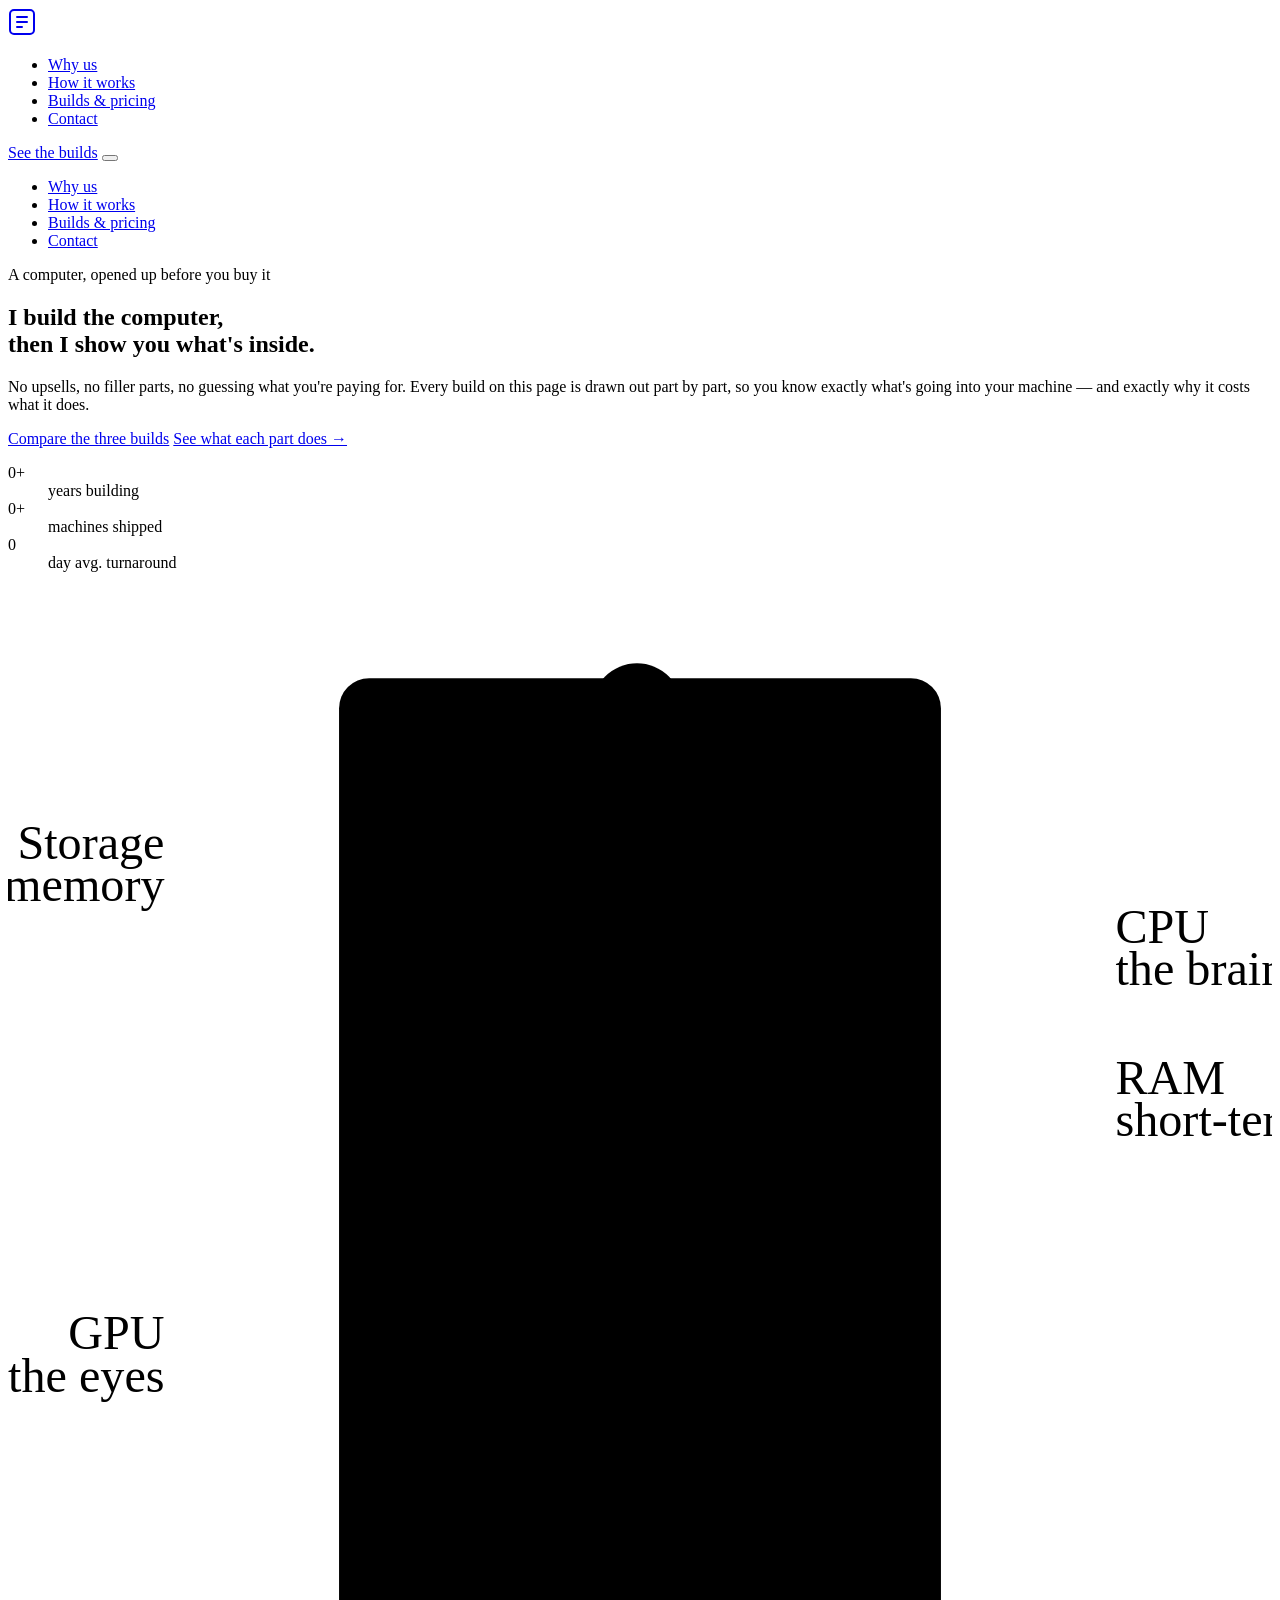
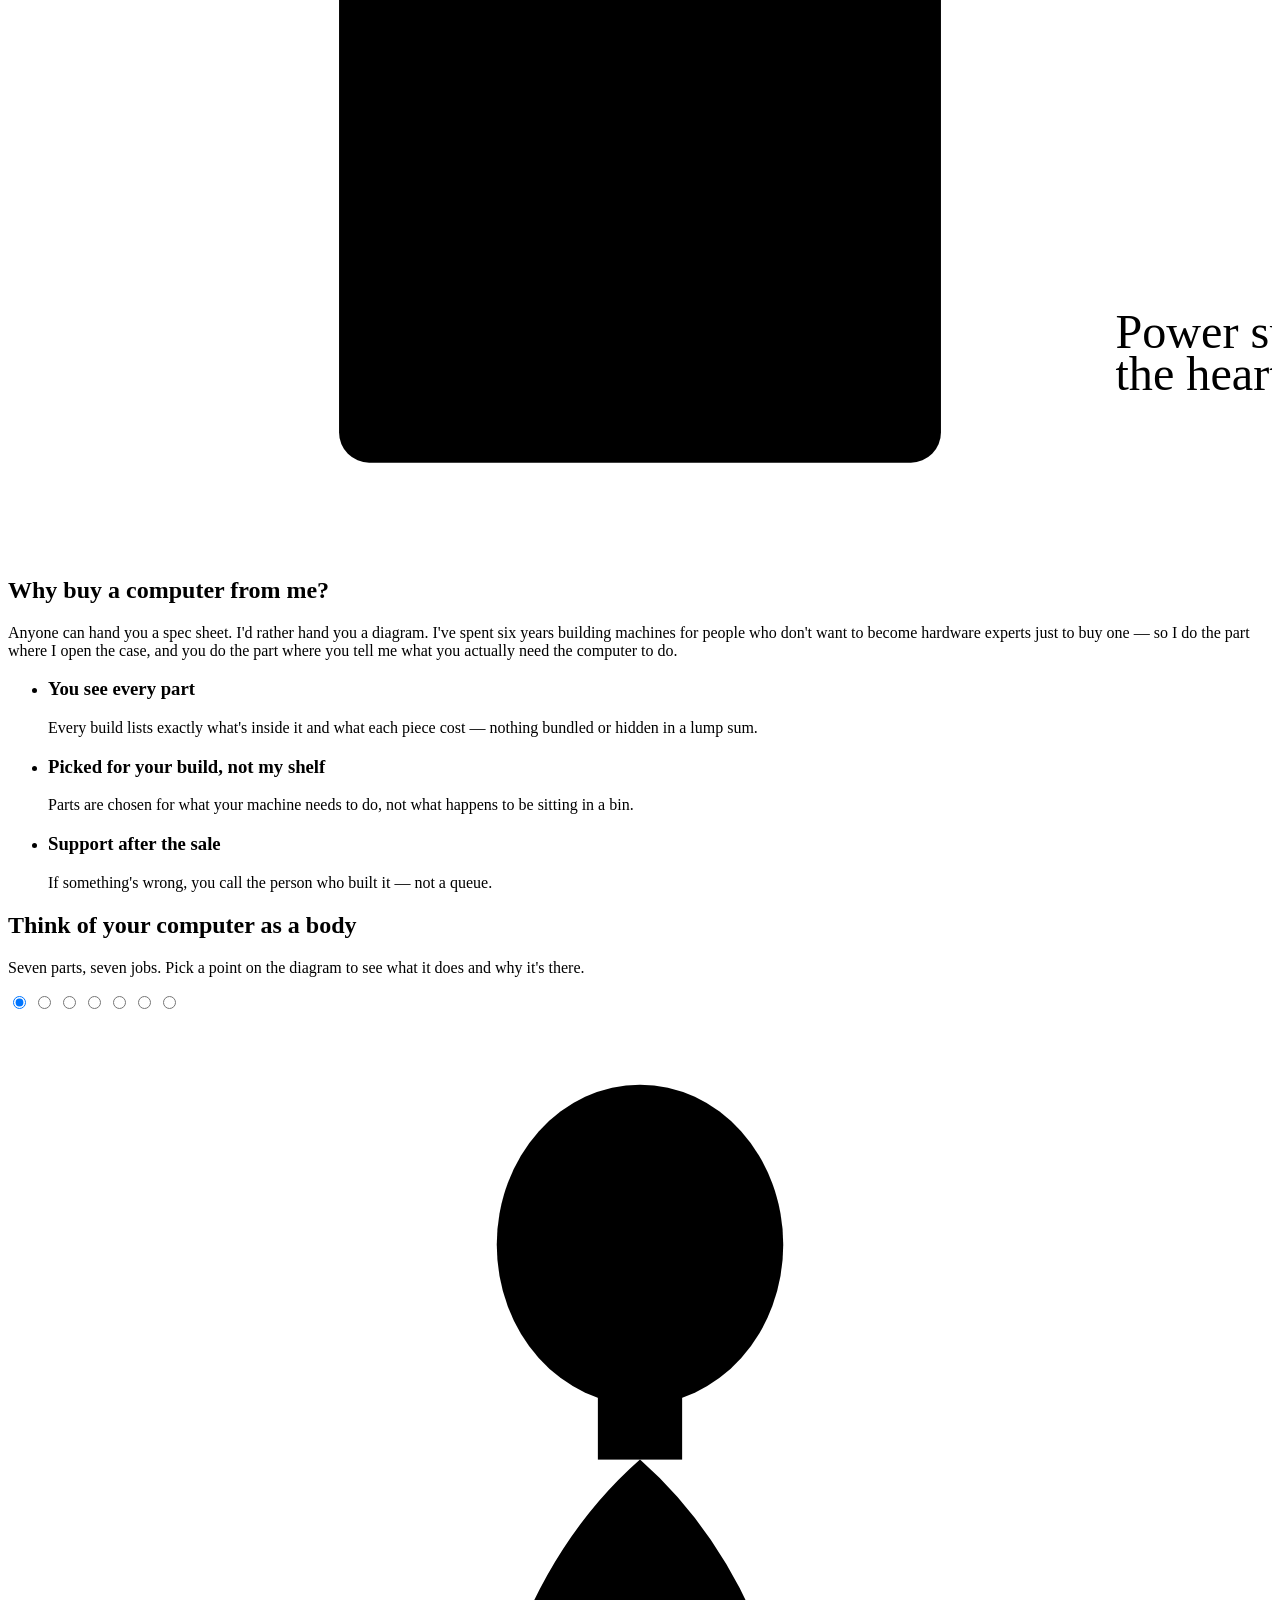
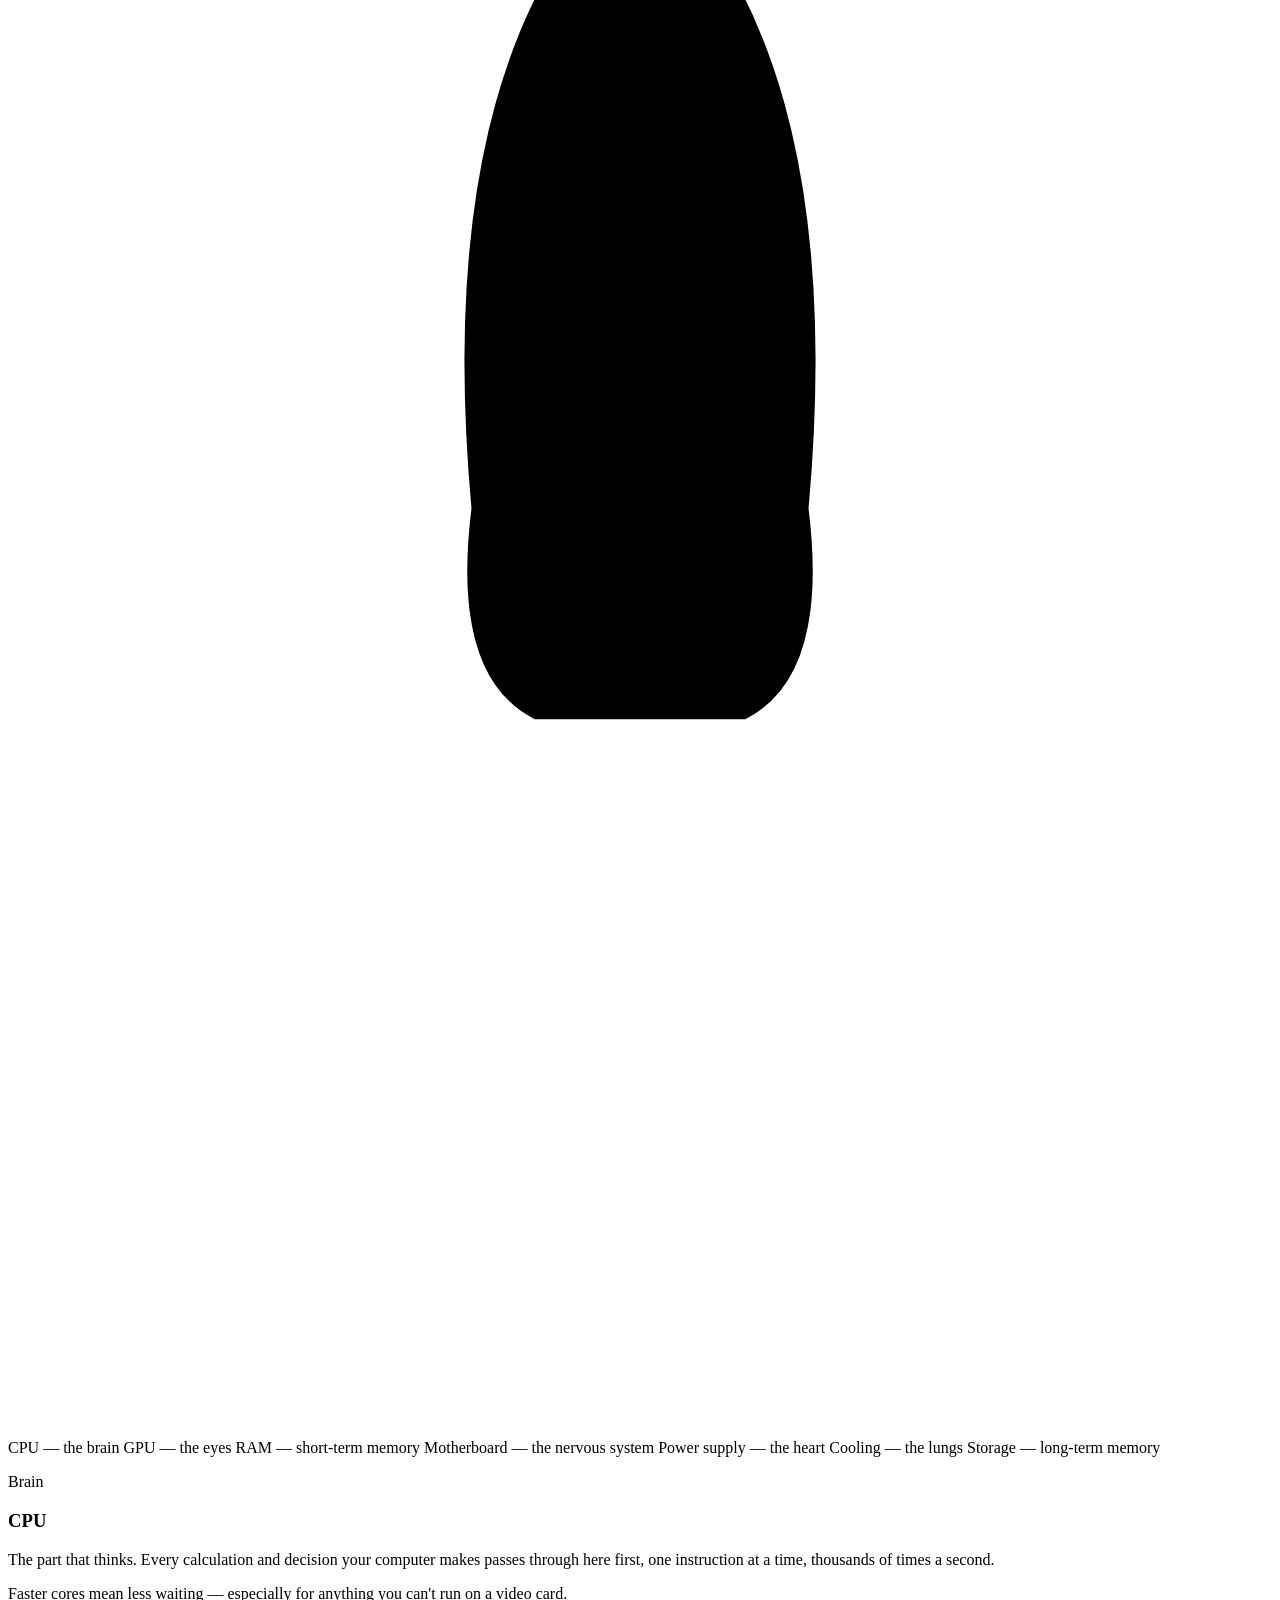
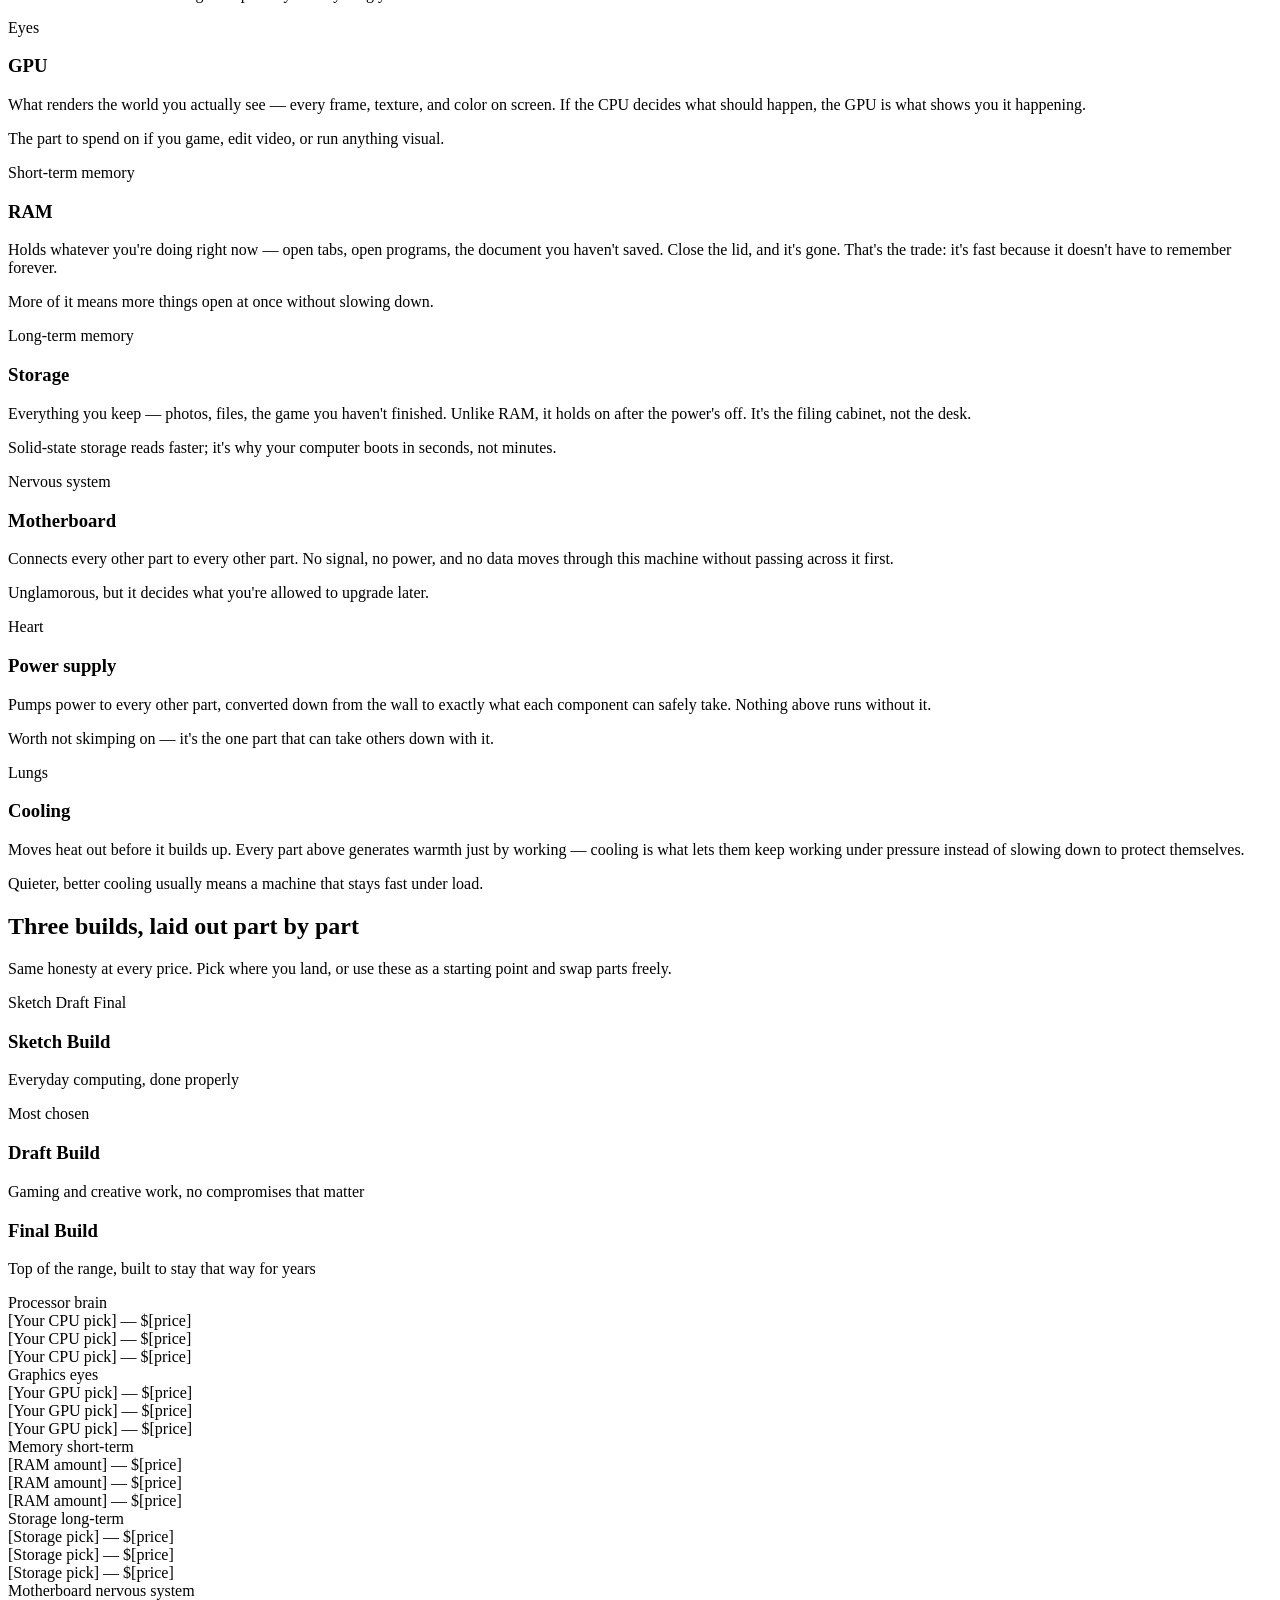
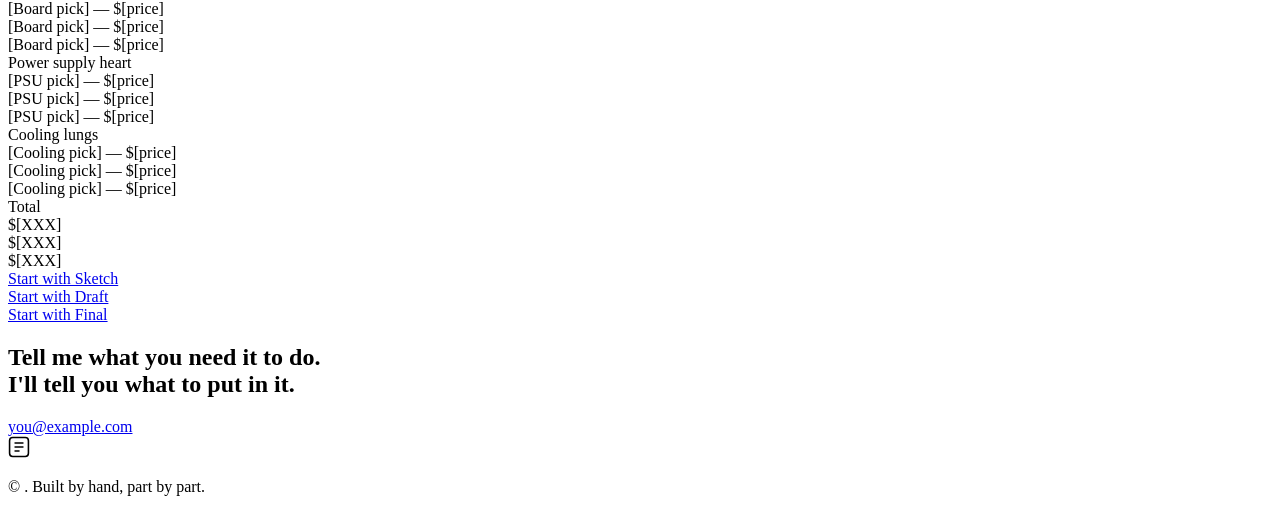
==== index.html @ 54deb8f9 "Add files via upload" ====
<!DOCTYPE html>
<html lang="en">
<head>
<meta charset="UTF-8">
<meta name="viewport" content="width=device-width, initial-scale=1.0">
<title>Blueprint Builds — Custom PCs, Explained Before You Buy</title>
<meta name="description" content="Custom-built computers, explained part by part. See what's inside, why it matters, and what it costs — before you spend a cent.">

<link rel="preconnect" href="https://fonts.googleapis.com">
<link rel="preconnect" href="https://fonts.gstatic.com" crossorigin>
<link href="https://fonts.googleapis.com/css2?family=Space+Grotesk:wght@400;500;600;700&family=IBM+Plex+Sans:wght@400;500;600&family=IBM+Plex+Mono:wght@400;500;600&display=swap" rel="stylesheet">

<link rel="stylesheet" href="css/style.css">
</head>
<body>

<!-- ================= NAV ================= -->
<header class="site-header">
  <nav class="nav" aria-label="Primary">
    <a href="#top" class="nav-mark" aria-label="Blueprint Builds home">
      <svg width="28" height="28" viewBox="0 0 28 28" fill="none" aria-hidden="true">
        <rect x="2" y="2" width="24" height="24" rx="4" stroke="currentColor" stroke-width="2"/>
        <path d="M9 9H19M9 14H19M9 19H14" stroke="currentColor" stroke-width="2" stroke-linecap="round"/>
      </svg>
      <span><!-- EDIT: your business name --></span>
    </a>
    <ul class="nav-links">
      <li><a href="#why">Why us</a></li>
      <li><a href="#anatomy">How it works</a></li>
      <li><a href="#builds">Builds &amp; pricing</a></li>
      <li><a href="#contact">Contact</a></li>
    </ul>
    <a href="#builds" class="btn btn-ghost nav-cta">See the builds</a>
    <button class="nav-toggle" id="navToggle" aria-expanded="false" aria-controls="navLinksMobile" aria-label="Open menu">
      <span></span><span></span><span></span>
    </button>
  </nav>
  <ul class="nav-links-mobile" id="navLinksMobile">
    <li><a href="#why">Why us</a></li>
    <li><a href="#anatomy">How it works</a></li>
    <li><a href="#builds">Builds &amp; pricing</a></li>
    <li><a href="#contact">Contact</a></li>
  </ul>
</header>

<main id="top">

  <!-- ================= HERO ================= -->
  <section class="hero" id="hero">
    <div class="hero-copy">
      <p class="hero-kicker">A computer, opened up before you buy it</p>
      <h1>I build the computer,<br>then I show you what's inside.</h1>
      <p class="hero-sub">
        <!-- EDIT: your intro pitch --> No upsells, no filler parts, no guessing what you're paying for.
        Every build on this page is drawn out part by part, so you know exactly what's going into your machine —
        and exactly why it costs what it does.
      </p>
      <div class="hero-actions">
        <a href="#builds" class="btn btn-primary">Compare the three builds</a>
        <a href="#anatomy" class="btn btn-text">See what each part does →</a>
      </div>
      <dl class="hero-stats">
        <div><dt><!-- EDIT --><span class="stat-num" data-count="6">0</span>+</dt><dd>years building</dd></div>
        <div><dt><!-- EDIT --><span class="stat-num" data-count="300">0</span>+</dt><dd>machines shipped</dd></div>
        <div><dt><!-- EDIT --><span class="stat-num" data-count="2">0</span></dt><dd>day avg. turnaround</dd></div>
      </dl>
    </div>

    <div class="hero-diagram" aria-hidden="true">
      <svg viewBox="0 0 420 520" class="tower-svg">
        <!-- case -->
        <rect x="110" y="30" width="200" height="460" rx="10" class="case-outline"/>
        <circle cx="290" cy="52" r="5" class="case-detail"/>
        <line x1="130" y1="52" x2="230" y2="52" class="case-detail"/>

        <!-- motherboard -->
        <rect x="128" y="64" width="164" height="240" class="board-outline"/>

        <!-- storage : long-term memory -->
        <g class="hw-group">
          <rect x="140" y="76" width="34" height="20" class="hw-block"/>
          <path d="M174 86 H 60" class="leader" style="--d:1"/>
          <text x="52" y="90" class="leader-label" text-anchor="end">Storage</text>
          <text x="52" y="104" class="leader-sub" text-anchor="end">long-term memory</text>
        </g>

        <!-- cpu : brain -->
        <g class="hw-group">
          <rect x="195" y="100" width="42" height="42" class="hw-block hw-block-accent"/>
          <path d="M237 121 H 360" class="leader" style="--d:2"/>
          <text x="368" y="118" class="leader-label">CPU</text>
          <text x="368" y="132" class="leader-sub">the brain</text>
        </g>

        <!-- ram : short-term memory -->
        <g class="hw-group">
          <rect x="248" y="96" width="9" height="66" class="hw-block"/>
          <rect x="262" y="96" width="9" height="66" class="hw-block"/>
          <path d="M271 116 H 360" class="leader" style="--d:3"/>
          <text x="368" y="168" class="leader-label">RAM</text>
          <text x="368" y="182" class="leader-sub">short-term memory</text>
        </g>

        <!-- gpu : eyes -->
        <g class="hw-group">
          <rect x="140" y="238" width="152" height="38" class="hw-block hw-block-accent"/>
          <path d="M140 257 H 60" class="leader" style="--d:4"/>
          <text x="52" y="253" class="leader-label" text-anchor="end">GPU</text>
          <text x="52" y="267" class="leader-sub" text-anchor="end">the eyes</text>
        </g>

        <!-- psu : heart -->
        <g class="hw-group">
          <rect x="128" y="432" width="164" height="46" class="hw-block"/>
          <path d="M292 455 H 360" class="leader" style="--d:5"/>
          <text x="368" y="452" class="leader-label">Power supply</text>
          <text x="368" y="466" class="leader-sub">the heart</text>
        </g>

        <!-- cooling : lungs -->
        <g class="hw-group">
          <circle cx="209" cy="40" r="15" class="hw-block-ring"/>
          <circle cx="209" cy="40" r="4" class="hw-block-ring-dot"/>
          <path d="M209 25 V -18" class="leader leader-up" style="--d:6"/>
          <text x="209" y="-24" class="leader-label" text-anchor="middle">Cooling — the lungs</text>
        </g>
      </svg>
    </div>
  </section>

  <!-- ================= WHY US ================= -->
  <section class="why" id="why">
    <div class="why-intro">
      <h2>Why buy a computer from me?</h2>
      <p><!-- EDIT: your founder story / value prop -->
        Anyone can hand you a spec sheet. I'd rather hand you a diagram. I've spent
        <!-- EDIT: years --> six years building machines for people who don't want to become
        hardware experts just to buy one — so I do the part where I open the case, and you do the part
        where you tell me what you actually need the computer to do.
      </p>
    </div>
    <ul class="why-grid">
      <li>
        <h3>You see every part</h3>
        <p>Every build lists exactly what's inside it and what each piece cost — nothing bundled or hidden in a lump sum.</p>
      </li>
      <li>
        <h3>Picked for your build, not my shelf</h3>
        <p>Parts are chosen for what your machine needs to do, not what happens to be sitting in a bin.</p>
      </li>
      <li>
        <h3>Support after the sale</h3>
        <p><!-- EDIT: your support terms -->If something's wrong, you call the person who built it — not a queue.</p>
      </li>
    </ul>
  </section>

  <!-- ================= ANATOMY / ANALOGY ================= -->
  <section class="anatomy" id="anatomy">
    <div class="anatomy-intro">
      <h2>Think of your computer as a body</h2>
      <p>Seven parts, seven jobs. Pick a point on the diagram to see what it does and why it's there.</p>
    </div>

    <div class="anatomy-diagram">
      <!-- radio-driven, no JS required -->
      <input type="radio" name="organ" id="organ-cpu" class="organ-input" checked>
      <input type="radio" name="organ" id="organ-gpu" class="organ-input">
      <input type="radio" name="organ" id="organ-ram" class="organ-input">
      <input type="radio" name="organ" id="organ-storage" class="organ-input">
      <input type="radio" name="organ" id="organ-mobo" class="organ-input">
      <input type="radio" name="organ" id="organ-psu" class="organ-input">
      <input type="radio" name="organ" id="organ-cooling" class="organ-input">

      <div class="anatomy-figure">
        <svg viewBox="0 0 300 480" aria-hidden="true">
          <ellipse cx="150" cy="55" rx="34" ry="38" class="figure-line"/>
          <rect x="140" y="90" width="20" height="16" class="figure-line"/>
          <path d="M110 260 Q100 150 150 106 Q200 150 190 260 Q195 300 175 310 L125 310 Q105 300 110 260 Z" class="figure-line"/>
          <path d="M110 150 L55 230 M190 150 L245 230" class="figure-line"/>
          <path d="M128 310 L118 460 M172 310 L182 460" class="figure-line"/>
          <line x1="150" y1="106" x2="150" y2="305" class="figure-spine"/>
        </svg>

        <label for="organ-cpu" class="hotspot hotspot-cpu" style="top:14%; left:50%;">
          <span class="sr-only">CPU — the brain</span>
        </label>
        <label for="organ-gpu" class="hotspot hotspot-gpu" style="top:12%; left:61%;">
          <span class="sr-only">GPU — the eyes</span>
        </label>
        <label for="organ-ram" class="hotspot hotspot-ram" style="top:12%; left:39%;">
          <span class="sr-only">RAM — short-term memory</span>
        </label>
        <label for="organ-mobo" class="hotspot hotspot-mobo" style="top:44%; left:50%;">
          <span class="sr-only">Motherboard — the nervous system</span>
        </label>
        <label for="organ-psu" class="hotspot hotspot-psu" style="top:30%; left:44%;">
          <span class="sr-only">Power supply — the heart</span>
        </label>
        <label for="organ-cooling" class="hotspot hotspot-cooling" style="top:30%; left:60%;">
          <span class="sr-only">Cooling — the lungs</span>
        </label>
        <label for="organ-storage" class="hotspot hotspot-storage" style="top:58%; left:66%;">
          <span class="sr-only">Storage — long-term memory</span>
        </label>
      </div>

      <div class="panels">
        <div class="panel panel-cpu">
          <p class="panel-eyebrow">Brain</p>
          <h3>CPU</h3>
          <p>The part that thinks. Every calculation and decision your computer makes passes through here first, one instruction at a time, thousands of times a second.</p>
          <p class="panel-spec"><!-- EDIT: default spec note -->Faster cores mean less waiting — especially for anything you can't run on a video card.</p>
        </div>
        <div class="panel panel-gpu">
          <p class="panel-eyebrow">Eyes</p>
          <h3>GPU</h3>
          <p>What renders the world you actually see — every frame, texture, and color on screen. If the CPU decides what should happen, the GPU is what shows you it happening.</p>
          <p class="panel-spec"><!-- EDIT -->The part to spend on if you game, edit video, or run anything visual.</p>
        </div>
        <div class="panel panel-ram">
          <p class="panel-eyebrow">Short-term memory</p>
          <h3>RAM</h3>
          <p>Holds whatever you're doing right now — open tabs, open programs, the document you haven't saved. Close the lid, and it's gone. That's the trade: it's fast because it doesn't have to remember forever.</p>
          <p class="panel-spec"><!-- EDIT -->More of it means more things open at once without slowing down.</p>
        </div>
        <div class="panel panel-storage">
          <p class="panel-eyebrow">Long-term memory</p>
          <h3>Storage</h3>
          <p>Everything you keep — photos, files, the game you haven't finished. Unlike RAM, it holds on after the power's off. It's the filing cabinet, not the desk.</p>
          <p class="panel-spec"><!-- EDIT -->Solid-state storage reads faster; it's why your computer boots in seconds, not minutes.</p>
        </div>
        <div class="panel panel-mobo">
          <p class="panel-eyebrow">Nervous system</p>
          <h3>Motherboard</h3>
          <p>Connects every other part to every other part. No signal, no power, and no data moves through this machine without passing across it first.</p>
          <p class="panel-spec"><!-- EDIT -->Unglamorous, but it decides what you're allowed to upgrade later.</p>
        </div>
        <div class="panel panel-psu">
          <p class="panel-eyebrow">Heart</p>
          <h3>Power supply</h3>
          <p>Pumps power to every other part, converted down from the wall to exactly what each component can safely take. Nothing above runs without it.</p>
          <p class="panel-spec"><!-- EDIT -->Worth not skimping on — it's the one part that can take others down with it.</p>
        </div>
        <div class="panel panel-cooling">
          <p class="panel-eyebrow">Lungs</p>
          <h3>Cooling</h3>
          <p>Moves heat out before it builds up. Every part above generates warmth just by working — cooling is what lets them keep working under pressure instead of slowing down to protect themselves.</p>
          <p class="panel-spec"><!-- EDIT -->Quieter, better cooling usually means a machine that stays fast under load.</p>
        </div>
      </div>
    </div>
  </section>

  <!-- ================= BUILDS / PRICING ================= -->
  <section class="builds" id="builds">
    <div class="builds-intro">
      <h2>Three builds, laid out part by part</h2>
      <p>Same honesty at every price. Pick where you land, or use these as a starting point and swap parts freely.</p>
    </div>

    <div class="stages" aria-hidden="true">
      <span class="stage">Sketch</span>
      <span class="stage-line"></span>
      <span class="stage">Draft</span>
      <span class="stage-line"></span>
      <span class="stage">Final</span>
    </div>

    <div class="compare" role="table" aria-label="Comparison of three computer builds">

      <div class="compare-row compare-head" role="row">
        <div class="compare-cell compare-label" role="columnheader"></div>
        <div class="compare-cell compare-tier" role="columnheader">
          <h3>Sketch Build</h3>
          <p>Everyday computing, done properly</p>
        </div>
        <div class="compare-cell compare-tier compare-tier-featured" role="columnheader">
          <span class="tier-badge">Most chosen</span>
          <h3>Draft Build</h3>
          <p>Gaming and creative work, no compromises that matter</p>
        </div>
        <div class="compare-cell compare-tier" role="columnheader">
          <h3>Final Build</h3>
          <p>Top of the range, built to stay that way for years</p>
        </div>
      </div>

      <div class="compare-row" role="row" data-label="Processor">
        <div class="compare-cell compare-label" role="rowheader">Processor <span>brain</span></div>
        <div class="compare-cell" role="cell" data-label="Processor"><!-- EDIT: CPU + price -->[Your CPU pick] — $[price]</div>
        <div class="compare-cell" role="cell" data-label="Processor"><!-- EDIT -->[Your CPU pick] — $[price]</div>
        <div class="compare-cell" role="cell" data-label="Processor"><!-- EDIT -->[Your CPU pick] — $[price]</div>
      </div>

      <div class="compare-row" role="row">
        <div class="compare-cell compare-label" role="rowheader">Graphics <span>eyes</span></div>
        <div class="compare-cell" role="cell" data-label="Graphics"><!-- EDIT -->[Your GPU pick] — $[price]</div>
        <div class="compare-cell" role="cell" data-label="Graphics"><!-- EDIT -->[Your GPU pick] — $[price]</div>
        <div class="compare-cell" role="cell" data-label="Graphics"><!-- EDIT -->[Your GPU pick] — $[price]</div>
      </div>

      <div class="compare-row" role="row">
        <div class="compare-cell compare-label" role="rowheader">Memory <span>short-term</span></div>
        <div class="compare-cell" role="cell" data-label="Memory"><!-- EDIT -->[RAM amount] — $[price]</div>
        <div class="compare-cell" role="cell" data-label="Memory"><!-- EDIT -->[RAM amount] — $[price]</div>
        <div class="compare-cell" role="cell" data-label="Memory"><!-- EDIT -->[RAM amount] — $[price]</div>
      </div>

      <div class="compare-row" role="row">
        <div class="compare-cell compare-label" role="rowheader">Storage <span>long-term</span></div>
        <div class="compare-cell" role="cell" data-label="Storage"><!-- EDIT -->[Storage pick] — $[price]</div>
        <div class="compare-cell" role="cell" data-label="Storage"><!-- EDIT -->[Storage pick] — $[price]</div>
        <div class="compare-cell" role="cell" data-label="Storage"><!-- EDIT -->[Storage pick] — $[price]</div>
      </div>

      <div class="compare-row" role="row">
        <div class="compare-cell compare-label" role="rowheader">Motherboard <span>nervous system</span></div>
        <div class="compare-cell" role="cell" data-label="Motherboard"><!-- EDIT -->[Board pick] — $[price]</div>
        <div class="compare-cell" role="cell" data-label="Motherboard"><!-- EDIT -->[Board pick] — $[price]</div>
        <div class="compare-cell" role="cell" data-label="Motherboard"><!-- EDIT -->[Board pick] — $[price]</div>
      </div>

      <div class="compare-row" role="row">
        <div class="compare-cell compare-label" role="rowheader">Power supply <span>heart</span></div>
        <div class="compare-cell" role="cell" data-label="Power supply"><!-- EDIT -->[PSU pick] — $[price]</div>
        <div class="compare-cell" role="cell" data-label="Power supply"><!-- EDIT -->[PSU pick] — $[price]</div>
        <div class="compare-cell" role="cell" data-label="Power supply"><!-- EDIT -->[PSU pick] — $[price]</div>
      </div>

      <div class="compare-row" role="row">
        <div class="compare-cell compare-label" role="rowheader">Cooling <span>lungs</span></div>
        <div class="compare-cell" role="cell" data-label="Cooling"><!-- EDIT -->[Cooling pick] — $[price]</div>
        <div class="compare-cell" role="cell" data-label="Cooling"><!-- EDIT -->[Cooling pick] — $[price]</div>
        <div class="compare-cell" role="cell" data-label="Cooling"><!-- EDIT -->[Cooling pick] — $[price]</div>
      </div>

      <div class="compare-row compare-total" role="row">
        <div class="compare-cell compare-label" role="rowheader">Total</div>
        <div class="compare-cell" role="cell" data-label="Total"><span class="price"><!-- EDIT -->$[XXX]</span></div>
        <div class="compare-cell" role="cell" data-label="Total"><span class="price"><!-- EDIT -->$[XXX]</span></div>
        <div class="compare-cell" role="cell" data-label="Total"><span class="price"><!-- EDIT -->$[XXX]</span></div>
      </div>

      <div class="compare-row compare-cta" role="row">
        <div class="compare-cell compare-label" role="cell"></div>
        <div class="compare-cell" role="cell"><a href="#contact" class="btn btn-outline">Start with Sketch</a></div>
        <div class="compare-cell" role="cell"><a href="#contact" class="btn btn-primary">Start with Draft</a></div>
        <div class="compare-cell" role="cell"><a href="#contact" class="btn btn-outline">Start with Final</a></div>
      </div>

    </div>
  </section>

  <!-- ================= CONTACT / FOOTER ================= -->
  <section class="cta-band" id="contact">
    <h2>Tell me what you need it to do.<br>I'll tell you what to put in it.</h2>
    <a href="mailto:you@example.com" class="btn btn-primary btn-large"><!-- EDIT: your email -->you@example.com</a>
  </section>
</main>

<footer class="site-footer">
  <div class="footer-mark">
    <svg width="22" height="22" viewBox="0 0 28 28" fill="none" aria-hidden="true">
      <rect x="2" y="2" width="24" height="24" rx="4" stroke="currentColor" stroke-width="2"/>
      <path d="M9 9H19M9 14H19M9 19H14" stroke="currentColor" stroke-width="2" stroke-linecap="round"/>
    </svg>
    <span><!-- EDIT: your business name --></span>
  </div>
  <p>&copy; <span id="year"></span> <!-- EDIT: your name / business -->. Built by hand, part by part.</p>
</footer>

<script src="js/main.js"></script>
</body>
</html>
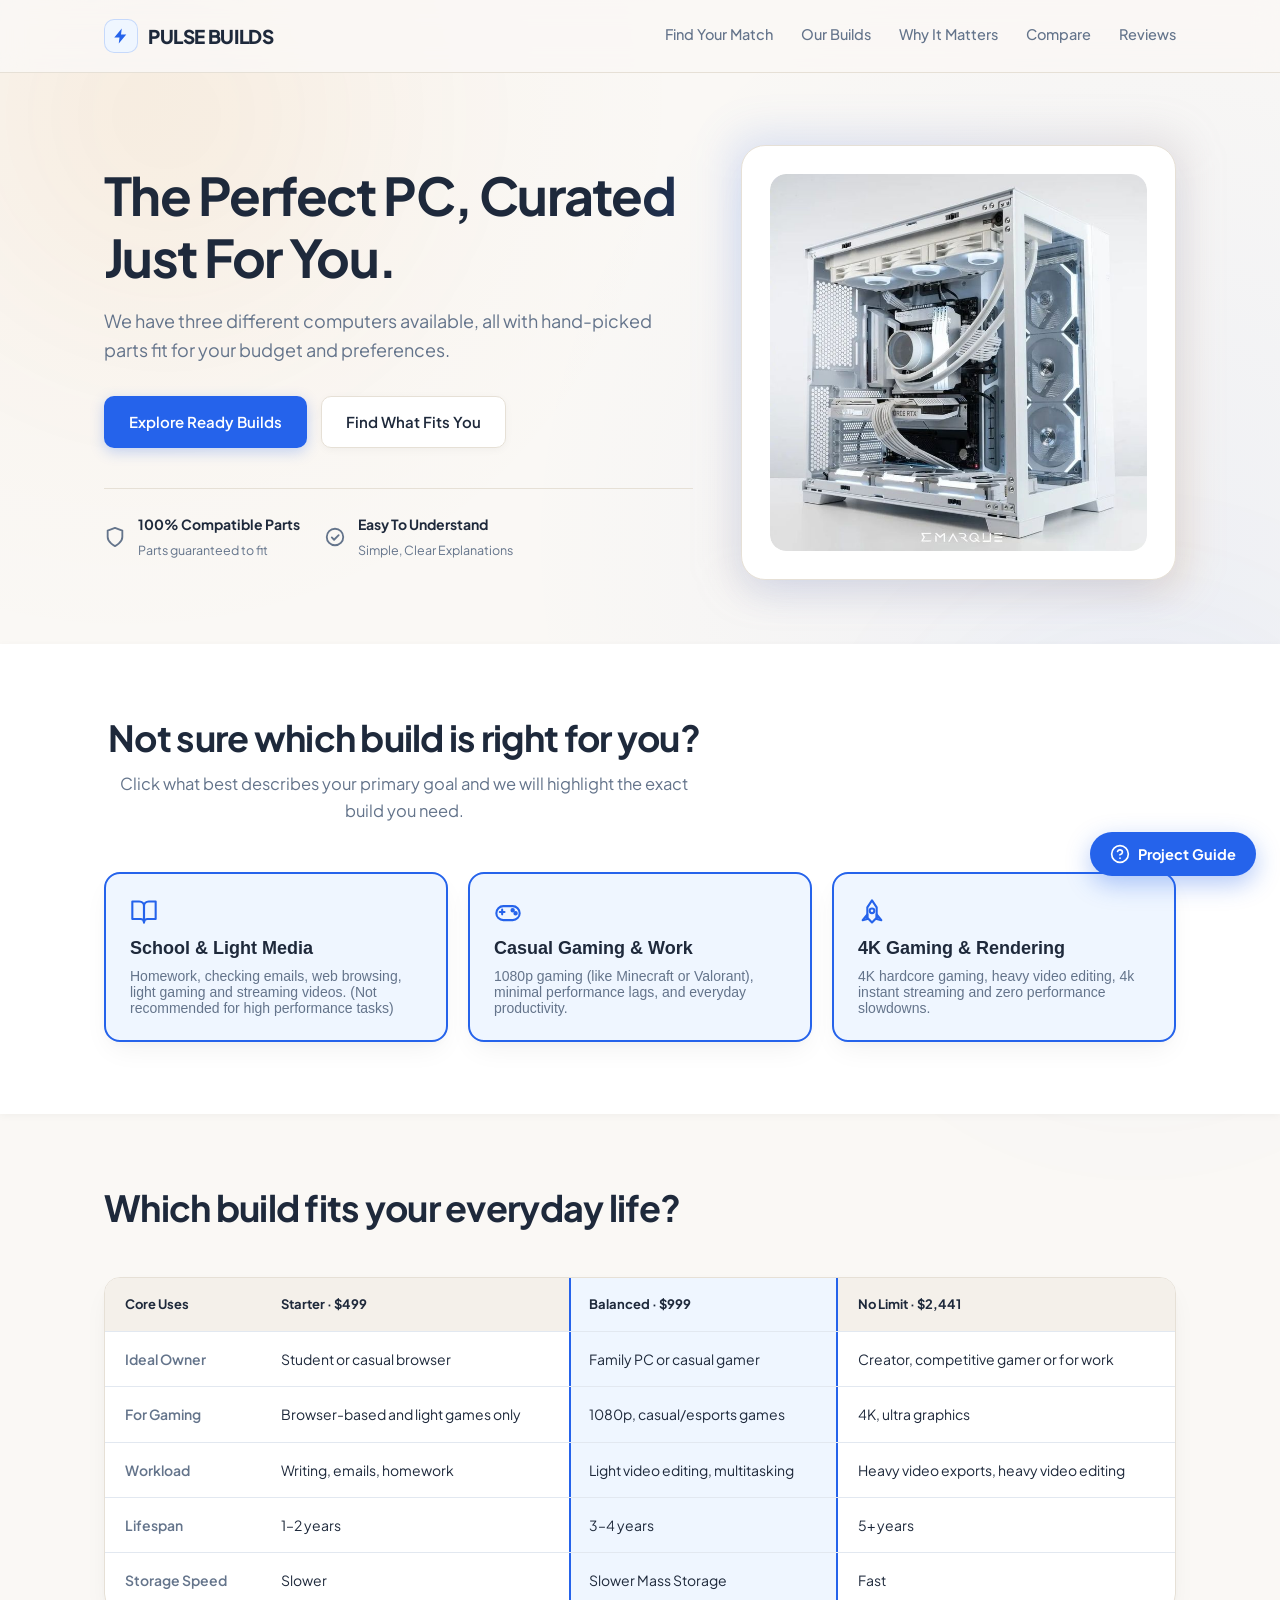
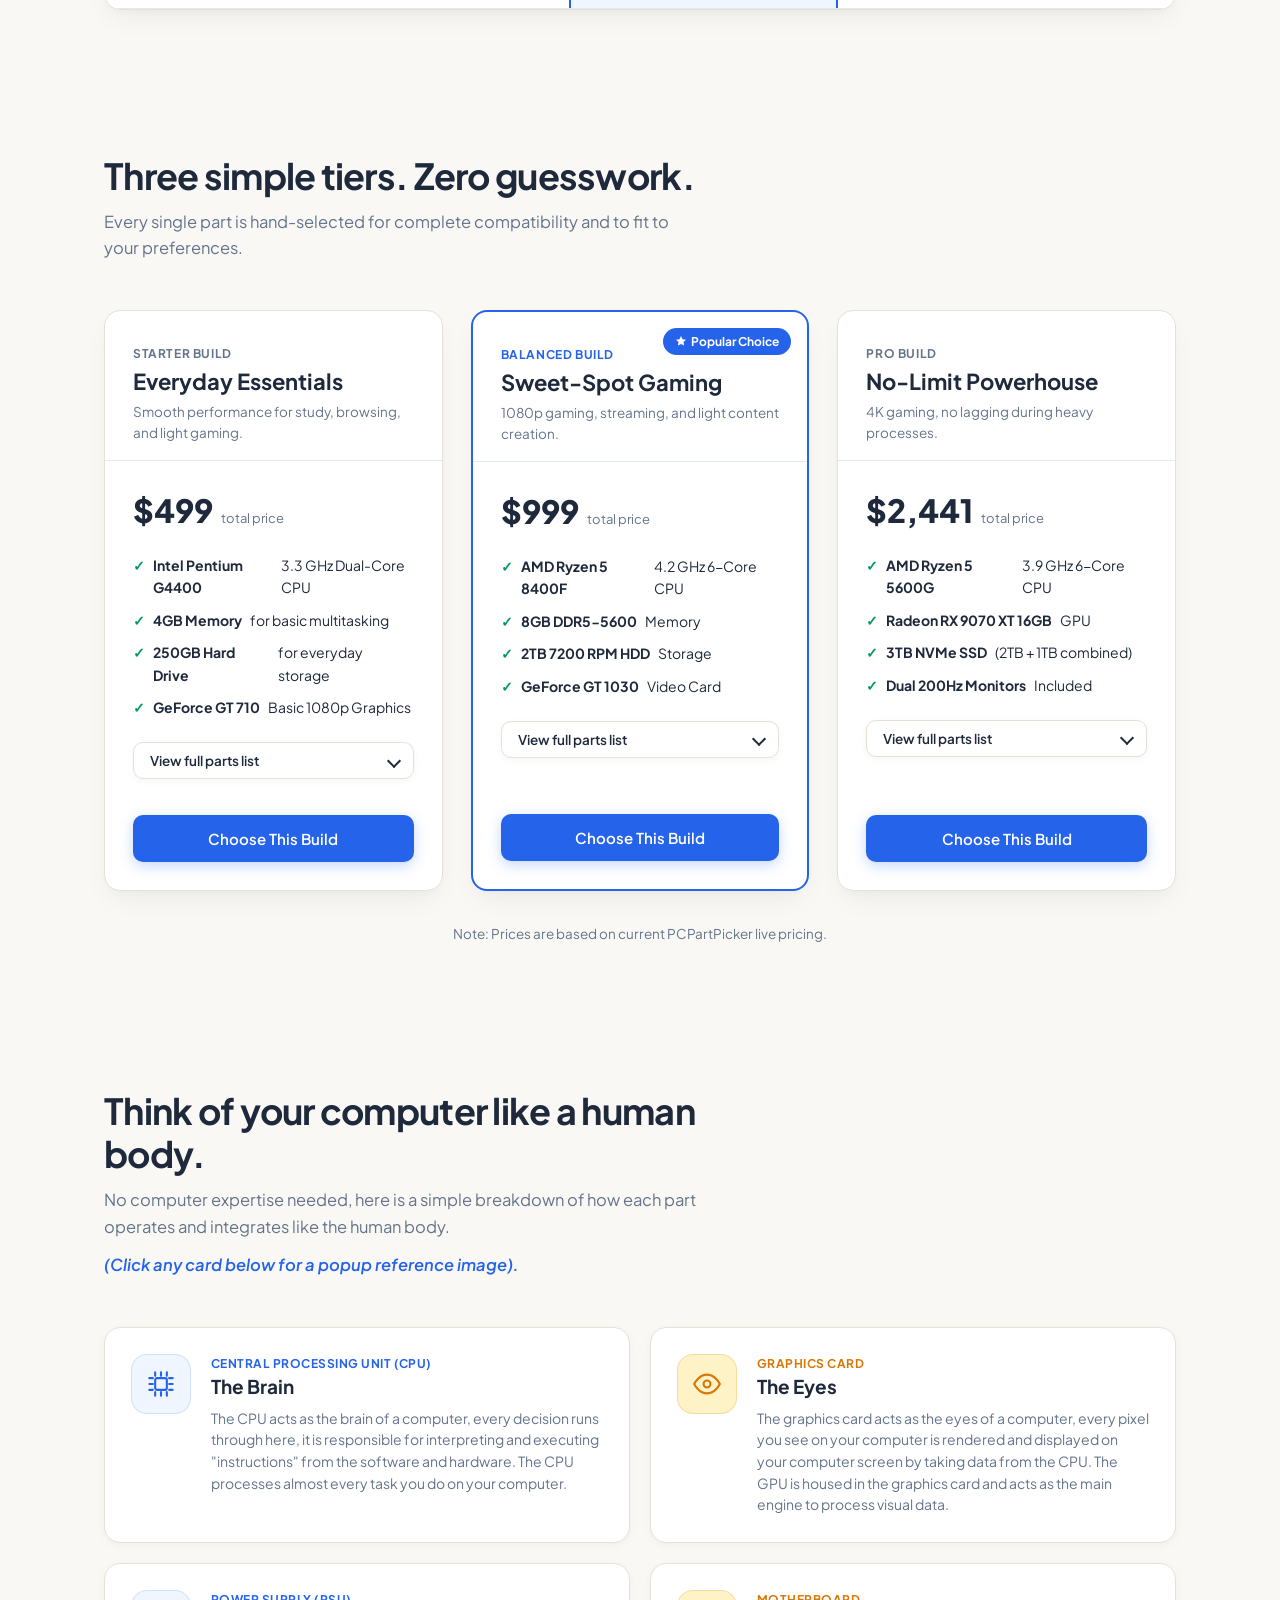
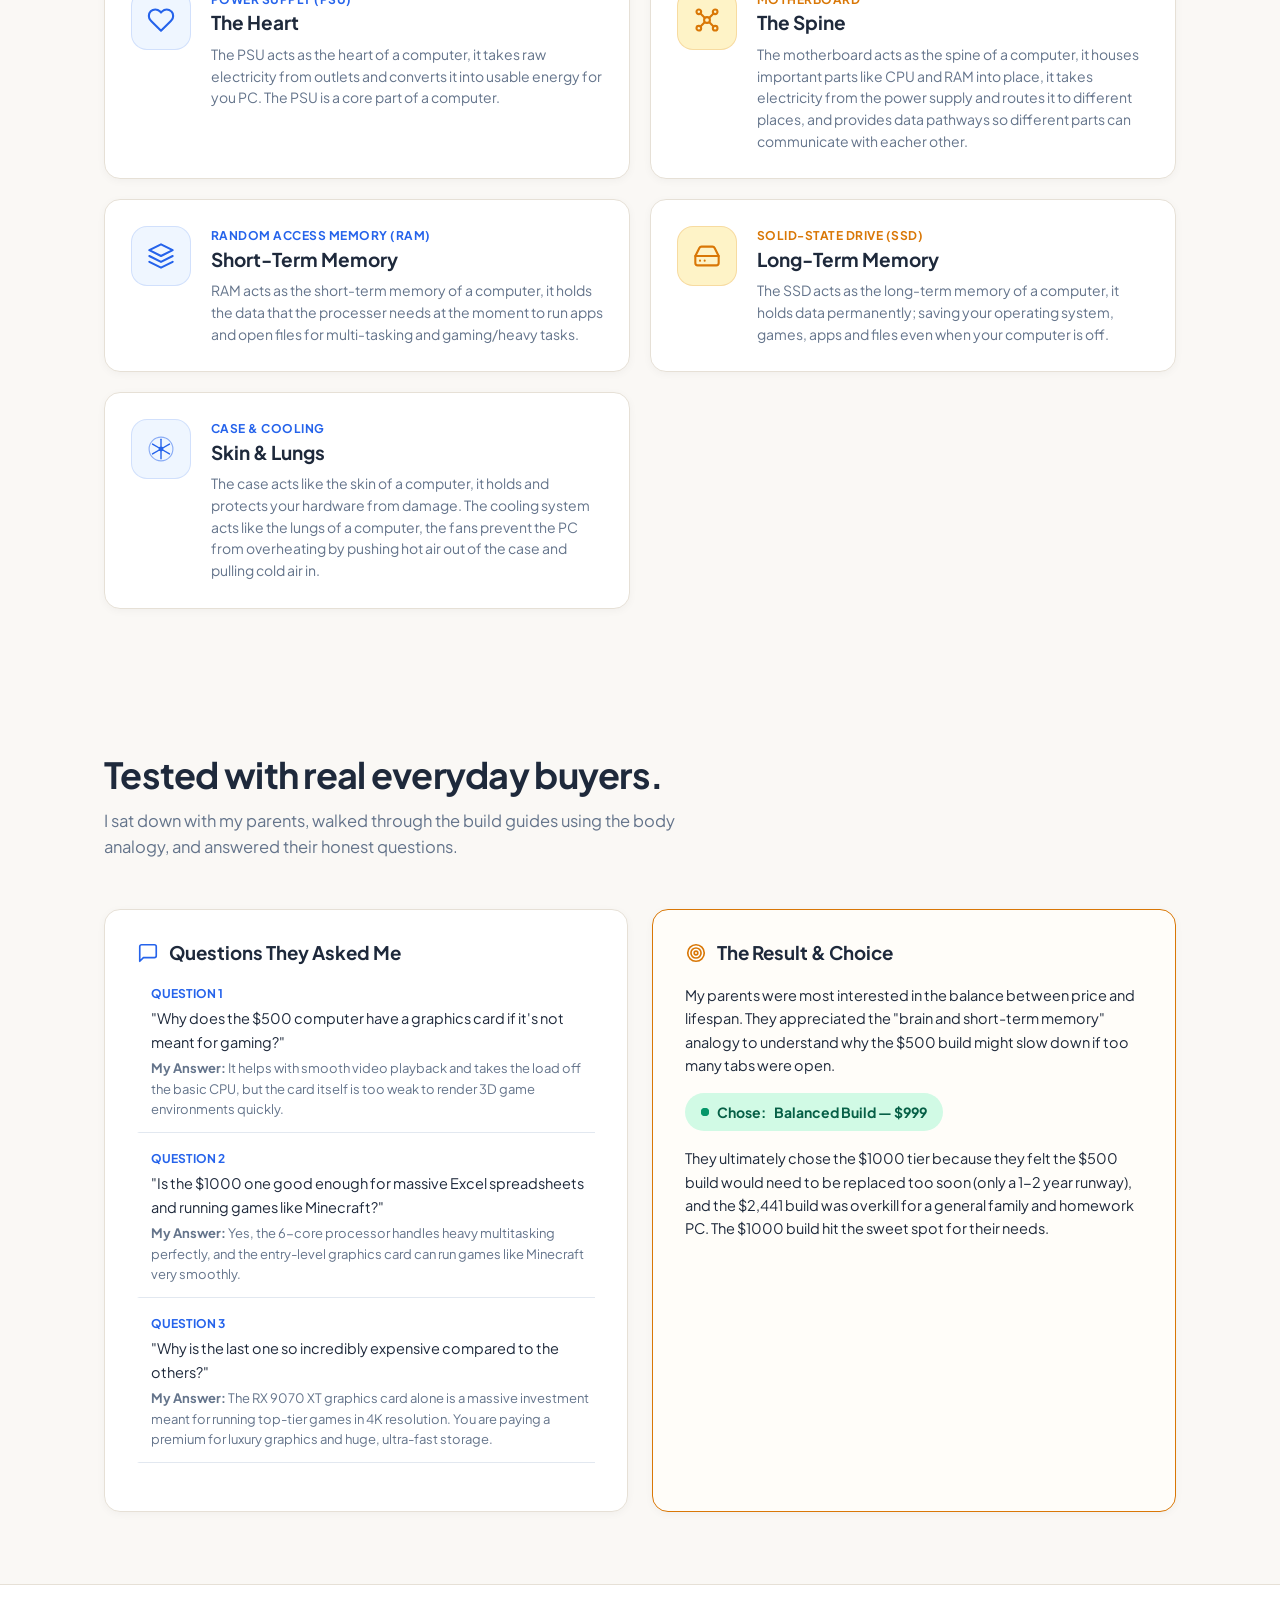
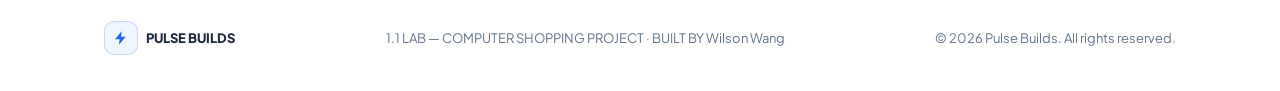
==== commit 28283942: "Add files via upload" ====
--- a/index.html
+++ b/index.html
@@ -3,373 +3,530 @@
 <head>
 <meta charset="UTF-8">
 <meta name="viewport" content="width=device-width, initial-scale=1.0">
-<title>Blueprint Builds — Custom PCs, Explained Before You Buy</title>
-<meta name="description" content="Custom-built computers, explained part by part. See what's inside, why it matters, and what it costs — before you spend a cent.">
-
+<title>PULSE BUILDS — Custom PCs Made Simple & Stress-Free</title>
+<meta name="description" content="Custom computer builds at three clear price points. 100% compatibility guaranteed, zero jargon.">
 <link rel="preconnect" href="https://fonts.googleapis.com">
-<link rel="preconnect" href="https://fonts.gstatic.com" crossorigin>
-<link href="https://fonts.googleapis.com/css2?family=Space+Grotesk:wght@400;500;600;700&family=IBM+Plex+Sans:wght@400;500;600&family=IBM+Plex+Mono:wght@400;500;600&display=swap" rel="stylesheet">
-
-<link rel="stylesheet" href="css/style.css">
+<link href="https://fonts.googleapis.com/css2?family=Plus+Jakarta+Sans:wght@400;500;600;700;800&family=IBM+Plex+Mono:wght@500;600&display=swap" rel="stylesheet">
+<link rel="stylesheet" href="style.css">
 </head>
 <body>
 
-<!-- ================= NAV ================= -->
-<header class="site-header">
-  <nav class="nav" aria-label="Primary">
-    <a href="#top" class="nav-mark" aria-label="Blueprint Builds home">
-      <svg width="28" height="28" viewBox="0 0 28 28" fill="none" aria-hidden="true">
-        <rect x="2" y="2" width="24" height="24" rx="4" stroke="currentColor" stroke-width="2"/>
-        <path d="M9 9H19M9 14H19M9 19H14" stroke="currentColor" stroke-width="2" stroke-linecap="round"/>
-      </svg>
-      <span><!-- EDIT: your business name --></span>
+<div id="scroll-progress" aria-hidden="true"></div>
+<a class="skip-link" href="#main">Skip to main content</a>
+
+<header id="site-header">
+  <nav class="wrap nav">
+    <a href="#top" class="brand">
+      <span class="brand-badge" aria-hidden="true"><svg width="18" height="18" viewBox="0 0 24 24" fill="currentColor"><path d="M13 2 3 14h7l-1 8 10-12h-7l1-8z"/></svg></span>
+      <span>PULSE BUILDS</span>
     </a>
-    <ul class="nav-links">
-      <li><a href="#why">Why us</a></li>
-      <li><a href="#anatomy">How it works</a></li>
-      <li><a href="#builds">Builds &amp; pricing</a></li>
-      <li><a href="#contact">Contact</a></li>
-    </ul>
-    <a href="#builds" class="btn btn-ghost nav-cta">See the builds</a>
-    <button class="nav-toggle" id="navToggle" aria-expanded="false" aria-controls="navLinksMobile" aria-label="Open menu">
+    <button id="nav-toggle" class="nav-toggle" aria-label="Open navigation menu" aria-expanded="false" aria-controls="nav-links">
       <span></span><span></span><span></span>
     </button>
+    <div id="nav-links" class="nav-links">
+      <a href="#finder">Find Your Match</a>
+      <a href="#builds">Our Builds</a>
+      <a href="#why">Why It Matters</a>
+      <a href="#compare">Compare</a>
+      <a href="#reviews">Reviews</a>
+    </div>
   </nav>
-  <ul class="nav-links-mobile" id="navLinksMobile">
-    <li><a href="#why">Why us</a></li>
-    <li><a href="#anatomy">How it works</a></li>
-    <li><a href="#builds">Builds &amp; pricing</a></li>
-    <li><a href="#contact">Contact</a></li>
-  </ul>
 </header>
 
-<main id="top">
-
-  <!-- ================= HERO ================= -->
-  <section class="hero" id="hero">
-    <div class="hero-copy">
-      <p class="hero-kicker">A computer, opened up before you buy it</p>
-      <h1>I build the computer,<br>then I show you what's inside.</h1>
-      <p class="hero-sub">
-        <!-- EDIT: your intro pitch --> No upsells, no filler parts, no guessing what you're paying for.
-        Every build on this page is drawn out part by part, so you know exactly what's going into your machine —
-        and exactly why it costs what it does.
-      </p>
-      <div class="hero-actions">
-        <a href="#builds" class="btn btn-primary">Compare the three builds</a>
-        <a href="#anatomy" class="btn btn-text">See what each part does →</a>
-      </div>
-      <dl class="hero-stats">
-        <div><dt><!-- EDIT --><span class="stat-num" data-count="6">0</span>+</dt><dd>years building</dd></div>
-        <div><dt><!-- EDIT --><span class="stat-num" data-count="300">0</span>+</dt><dd>machines shipped</dd></div>
-        <div><dt><!-- EDIT --><span class="stat-num" data-count="2">0</span></dt><dd>day avg. turnaround</dd></div>
-      </dl>
-    </div>
-
-    <div class="hero-diagram" aria-hidden="true">
-      <svg viewBox="0 0 420 520" class="tower-svg">
-        <!-- case -->
-        <rect x="110" y="30" width="200" height="460" rx="10" class="case-outline"/>
-        <circle cx="290" cy="52" r="5" class="case-detail"/>
-        <line x1="130" y1="52" x2="230" y2="52" class="case-detail"/>
-
-        <!-- motherboard -->
-        <rect x="128" y="64" width="164" height="240" class="board-outline"/>
-
-        <!-- storage : long-term memory -->
-        <g class="hw-group">
-          <rect x="140" y="76" width="34" height="20" class="hw-block"/>
-          <path d="M174 86 H 60" class="leader" style="--d:1"/>
-          <text x="52" y="90" class="leader-label" text-anchor="end">Storage</text>
-          <text x="52" y="104" class="leader-sub" text-anchor="end">long-term memory</text>
-        </g>
-
-        <!-- cpu : brain -->
-        <g class="hw-group">
-          <rect x="195" y="100" width="42" height="42" class="hw-block hw-block-accent"/>
-          <path d="M237 121 H 360" class="leader" style="--d:2"/>
-          <text x="368" y="118" class="leader-label">CPU</text>
-          <text x="368" y="132" class="leader-sub">the brain</text>
-        </g>
-
-        <!-- ram : short-term memory -->
-        <g class="hw-group">
-          <rect x="248" y="96" width="9" height="66" class="hw-block"/>
-          <rect x="262" y="96" width="9" height="66" class="hw-block"/>
-          <path d="M271 116 H 360" class="leader" style="--d:3"/>
-          <text x="368" y="168" class="leader-label">RAM</text>
-          <text x="368" y="182" class="leader-sub">short-term memory</text>
-        </g>
-
-        <!-- gpu : eyes -->
-        <g class="hw-group">
-          <rect x="140" y="238" width="152" height="38" class="hw-block hw-block-accent"/>
-          <path d="M140 257 H 60" class="leader" style="--d:4"/>
-          <text x="52" y="253" class="leader-label" text-anchor="end">GPU</text>
-          <text x="52" y="267" class="leader-sub" text-anchor="end">the eyes</text>
-        </g>
-
-        <!-- psu : heart -->
-        <g class="hw-group">
-          <rect x="128" y="432" width="164" height="46" class="hw-block"/>
-          <path d="M292 455 H 360" class="leader" style="--d:5"/>
-          <text x="368" y="452" class="leader-label">Power supply</text>
-          <text x="368" y="466" class="leader-sub">the heart</text>
-        </g>
-
-        <!-- cooling : lungs -->
-        <g class="hw-group">
-          <circle cx="209" cy="40" r="15" class="hw-block-ring"/>
-          <circle cx="209" cy="40" r="4" class="hw-block-ring-dot"/>
-          <path d="M209 25 V -18" class="leader leader-up" style="--d:6"/>
-          <text x="209" y="-24" class="leader-label" text-anchor="middle">Cooling — the lungs</text>
-        </g>
-      </svg>
+<main id="main">
+
+  <section class="hero" id="top">
+    <div class="wrap hero-grid">
+      <div class="hero-copy reveal">
+        <h1>The Perfect PC, Curated Just For You.</h1>
+        <p class="lede">
+          We have three different computers available, all with hand-picked parts fit for your budget and preferences.        </p>
+        <div class="cta-row">
+          <a class="btn btn-primary" href="#builds">Explore Ready Builds</a>
+          <a class="btn btn-secondary" href="#finder">Find What Fits You</a>
+        </div>
+        <div class="trust-bar">
+          <div class="trust-item">
+            <span class="trust-icon"><svg width="22" height="22" viewBox="0 0 24 24" fill="none" stroke="currentColor" stroke-width="2" stroke-linecap="round" stroke-linejoin="round" aria-hidden="true"><path d="M12 22s8-4 8-10V5l-8-3-8 3v7c0 6 8 10 8 10z"/></svg></span>
+            <div>
+              <strong>100% Compatible Parts</strong>
+              <span>Parts guaranteed to fit</span>
+            </div>
+          </div>
+          <div class="trust-item">
+            <span class="trust-icon"><svg width="22" height="22" viewBox="0 0 24 24" fill="none" stroke="currentColor" stroke-width="2" stroke-linecap="round" stroke-linejoin="round" aria-hidden="true"><circle cx="12" cy="12" r="9"/><path d="M8.5 12.5l2.5 2.5 5-5"/></svg></span>
+            <div>
+              <strong>Easy To Understand</strong>
+              <span>Simple, Clear Explanations</span>
+            </div>
+          </div>
+        </div>
+      </div>
+
+      <div class="hero-panel reveal">
+        <div class="hero-card-glow"></div>
+        <div class="card-glass">
+          <div class="hero-image-slot" style="border-radius:16px;overflow:hidden;min-height:340px;">
+            <img src="pcparts.jpg" alt="Custom PC build" style="width:100%;height:100%;object-fit:cover;border-radius:16px;display:block;">
+          </div>
+        </div>
+      </div>
     </div>
   </section>
 
-  <!-- ================= WHY US ================= -->
+  <section class="finder-section" id="finder">
+    <div class="wrap">
+      <div class="section-head text-center reveal">
+        <h2>Not sure which build is right for you?</h2>
+        <p>Click what best describes your primary goal and we will highlight the exact build you need.</p>
+      </div>
+
+      <div class="quiz-grid">
+        <button class="quiz-card active reveal" data-target="tier-1">
+          <div class="quiz-icon"><svg width="28" height="28" viewBox="0 0 24 24" fill="none" stroke="currentColor" stroke-width="1.8" stroke-linecap="round" stroke-linejoin="round" aria-hidden="true"><path d="M2 3h6a4 4 0 0 1 4 4v14a3 3 0 0 0-3-3H2z"/><path d="M22 3h-6a4 4 0 0 0-4 4v14a3 3 0 0 1 3-3h7z"/></svg></div>
+          <h3>School & Light Media</h3>
+          <p>Homework, checking emails, web browsing, light gaming and streaming videos. (Not recommended for high performance tasks)</p>
+        </button>
+        <button class="quiz-card reveal" data-target="tier-2">
+          <div class="quiz-icon"><svg width="28" height="28" viewBox="0 0 24 24" fill="none" stroke="currentColor" stroke-width="1.8" stroke-linecap="round" stroke-linejoin="round" aria-hidden="true"><rect x="2" y="7" width="20" height="12" rx="6"/><path d="M7 10v4M5 12h4"/><circle cx="16" cy="10.5" r="1"/><circle cx="18.5" cy="13" r="1"/></svg></div>
+          <h3>Casual Gaming & Work</h3>
+          <p>1080p gaming (like Minecraft or Valorant), minimal performance lags, and everyday productivity.</p>
+        </button>
+        <button class="quiz-card reveal" data-target="tier-3">
+          <div class="quiz-icon"><svg width="28" height="28" viewBox="0 0 24 24" fill="none" stroke="currentColor" stroke-width="1.8" stroke-linecap="round" stroke-linejoin="round" aria-hidden="true"><path d="M12 2L16 8L16 17L12 21L8 17L8 8Z"/><circle cx="12" cy="11" r="2"/><path d="M8 14L4 19L8 18Z"/><path d="M16 14L20 19L16 18Z"/></svg></div>
+          <h3>4K Gaming & Rendering</h3>
+          <p>4K hardcore gaming, heavy video editing, 4k instant streaming and zero performance slowdowns.</p>
+        </button>
+      </div>
+    </div>
+  </section>
+
+  <section class="compare" id="compare">
+    <div class="wrap">
+      <div class="section-head reveal">
+        <h2>Which build fits your everyday life?</h2>
+      </div>
+
+      <div class="cmp-card reveal">
+        <div class="cmp-scroll">
+          <table class="cmp">
+            <thead>
+              <tr>
+                <th>Core Uses</th>
+                <th>Starter · $499</th>
+                <th class="featured-col">Balanced · $999</th>
+                <th>No Limit · $2,441</th>
+              </tr>
+            </thead>
+            <tbody>
+              <tr>
+                <th>Ideal Owner</th>
+                <td>Student or casual browser</td>
+                <td class="featured-col">Family PC or casual gamer</td>
+                <td>Creator, competitive gamer or for work</td>
+              </tr>
+              <tr>
+                <th>For Gaming</th>
+                <td>Browser-based and light games only</td>
+                <td class="featured-col">1080p, casual/esports games</td>
+                <td>4K, ultra graphics</td>
+              </tr>
+              <tr>
+                <th>Workload</th>
+                <td>Writing, emails, homework</td>
+                <td class="featured-col">Light video editing, multitasking</td>
+                <td>Heavy video exports, heavy video editing</td>
+              </tr>
+              <tr>
+                <th>Lifespan</th>
+                <td>1–2 years</td>
+                <td class="featured-col">3–4 years</td>
+                <td>5+ years</td>
+              </tr>
+              <tr>
+                <th>Storage Speed</th>
+                <td>Slower</td>
+                <td class="featured-col">Slower Mass Storage</td>
+                <td>Fast</td>
+              </tr>
+            </tbody>
+          </table>
+        </div>
+      </div>
+    </div>
+  </section>
+
+  <section class="builds" id="builds">
+    <div class="wrap">
+      <div class="section-head reveal">
+        <h2>Three simple tiers. Zero guesswork.</h2>
+        <p>Every single part is hand-selected for complete compatibility and to fit to your preferences.</p>
+      </div>
+
+      <div class="product-grid">
+
+        <article class="product-card reveal" id="tier-1" data-tier="1">
+          <div class="card-header">
+            <span class="tier-badge">Starter Build</span>
+            <h3>Everyday Essentials</h3>
+            <p class="tagline">Smooth performance for study, browsing, and light gaming.</p>
+          </div>
+          <div class="card-body">
+            <div class="price">
+              <span class="price-val">$499</span>
+              <span class="price-sub">total price</span>
+            </div>
+            
+            <ul class="feature-list">
+              <li><span class="check">✓</span> <strong>Intel Pentium G4400</strong> 3.3 GHz Dual-Core CPU</li>
+              <li><span class="check">✓</span> <strong>4GB Memory</strong> for basic multitasking</li>
+              <li><span class="check">✓</span> <strong>250GB Hard Drive</strong> for everyday storage</li>
+              <li><span class="check">✓</span> <strong>GeForce GT 710</strong> Basic 1080p Graphics</li>
+            </ul>
+
+            <button class="btn btn-secondary btn-small spec-toggle" aria-expanded="false">View full parts list</button>
+            
+            <div class="spec-sheet">
+              <div class="spec-row"><span class="label">CPU</span><span class="name">Intel Pentium G4400 3.3 GHz Dual-Core</span><span class="price-cell">$19.98</span></div>
+              <div class="spec-row"><span class="label">CPU Cooler</span><span class="name">Thermalright Assassin X 120 Refined SE</span><span class="price-cell">$16.11</span></div>
+              <div class="spec-row"><span class="label">Motherboard</span><span class="name">Asus H110M-C/CSM Micro ATX LGA1151</span><span class="price-cell">$73.98</span></div>
+              <div class="spec-row"><span class="label">Memory</span><span class="name">Kingston 4GB DDR4-2133 CL15</span><span class="price-cell">$42.79</span></div>
+              <div class="spec-row"><span class="label">Storage</span><span class="name">WD Scorpio Blue 250GB 5400 RPM</span><span class="price-cell">$30.87</span></div>
+              <div class="spec-row"><span class="label">Graphics</span><span class="name">MSI GT 710 1GD3H LP GeForce GT 710 1GB</span><span class="price-cell">$45.99</span></div>
+              <div class="spec-row"><span class="label">Case</span><span class="name">Cooler Master MasterBox Q300L</span><span class="price-cell">$39.99</span></div>
+              <div class="spec-row"><span class="label">Power</span><span class="name">Thermaltake Smart 500W 80+ Certified</span><span class="price-cell">$39.99</span></div>
+              <div class="spec-row"><span class="label">Operating System</span><span class="name">Microsoft Windows 10 Home Retail 32/64-bit</span><span class="price-cell">$139.99</span></div>
+              <div class="spec-row"><span class="label">Monitor</span><span class="name">Planar PLL2210MW 22.0" 1080p</span><span class="price-cell">$49.00</span></div>
+              <div class="spec-row total"><span class="name">Total Build Cost</span><span class="price-cell">$498.69</span></div>
+            </div>
+
+            <button class="btn btn-primary select-btn" data-tier-name="Starter — $499">Choose This Build</button>
+          </div>
+        </article>
+
+        <article class="product-card featured reveal" id="tier-2" data-tier="2">
+          <div class="ribbon"><svg width="12" height="12" viewBox="0 0 24 24" fill="currentColor" aria-hidden="true"><path d="M12 2l3.09 6.26L22 9.27l-5 4.87L18.18 21 12 17.77 5.82 21 7 14.14l-5-4.87 6.91-1.01L12 2z"/></svg> Popular Choice</div>
+          <div class="card-header">
+            <span class="tier-badge highlight">Balanced Build</span>
+            <h3>Sweet-Spot Gaming</h3>
+            <p class="tagline">1080p gaming, streaming, and light content creation.</p>
+          </div>
+          <div class="card-body">
+            <div class="price">
+              <span class="price-val">$999</span>
+              <span class="price-sub">total price</span>
+            </div>
+
+            <ul class="feature-list">
+              <li><span class="check">✓</span> <strong>AMD Ryzen 5 8400F</strong> 4.2 GHz 6-Core CPU</li>
+              <li><span class="check">✓</span> <strong>8GB DDR5-5600</strong> Memory</li>
+              <li><span class="check">✓</span> <strong>2TB 7200 RPM HDD</strong> Storage</li>
+              <li><span class="check">✓</span> <strong>GeForce GT 1030</strong> Video Card</li>
+            </ul>
+
+            <button class="btn btn-secondary btn-small spec-toggle" aria-expanded="false">View full parts list</button>
+
+            <div class="spec-sheet">
+              <div class="spec-row"><span class="label">CPU</span><span class="name">AMD Ryzen 5 8400F 4.2 GHz 6-Core</span><span class="price-cell">$149.00</span></div>
+              <div class="spec-row"><span class="label">CPU Cooler</span><span class="name">Thermalright Aqua Elite V3 66.17 CFM</span><span class="price-cell">$54.90</span></div>
+              <div class="spec-row"><span class="label">Motherboard</span><span class="name">ASRock B850M Pro-A WiFi Micro ATX AM5</span><span class="price-cell">$119.99</span></div>
+              <div class="spec-row"><span class="label">Memory</span><span class="name">PNY Performance 8GB DDR5-5600 CL46</span><span class="price-cell">$119.99</span></div>
+              <div class="spec-row"><span class="label">Storage</span><span class="name">Western Digital Caviar Black 2TB 7200 RPM</span><span class="price-cell">$113.33</span></div>
+              <div class="spec-row"><span class="label">Graphics</span><span class="name">Asus GT1030-2G-CSM GeForce GT 1030 2GB</span><span class="price-cell">$99.99</span></div>
+              <div class="spec-row"><span class="label">Case</span><span class="name">Phanteks XT PRO ATX Mid Tower</span><span class="price-cell">$49.99</span></div>
+              <div class="spec-row"><span class="label">Power</span><span class="name">Rosewill VNW550 550W 80+ Certified</span><span class="price-cell">$45.99</span></div>
+              <div class="spec-row"><span class="label">Operating System</span><span class="name">Microsoft Windows 11 Home OEM 64-bit</span><span class="price-cell">$119.99</span></div>
+              <div class="spec-row"><span class="label">Monitor</span><span class="name">MSI Optix G24C 23.6" 144Hz Curved</span><span class="price-cell">$125.97</span></div>
+              <div class="spec-row total"><span class="name">Total Build Cost</span><span class="price-cell">$999.14</span></div>
+            </div>
+
+            <button class="btn btn-primary select-btn" data-tier-name="Balanced — $999">Choose This Build</button>
+          </div>
+        </article>
+
+        <article class="product-card reveal" id="tier-3" data-tier="3">
+          <div class="card-header">
+            <span class="tier-badge">Pro Build</span>
+            <h3>No-Limit Powerhouse</h3>
+            <p class="tagline">4K gaming, no lagging during heavy processes.</p>
+          </div>
+          <div class="card-body">
+            <div class="price">
+              <span class="price-val">$2,441</span>
+              <span class="price-sub">total price</span>
+            </div>
+
+            <ul class="feature-list">
+              <li><span class="check">✓</span> <strong>AMD Ryzen 5 5600G</strong> 3.9 GHz 6-Core CPU</li>
+              <li><span class="check">✓</span> <strong>Radeon RX 9070 XT 16GB</strong> GPU</li>
+              <li><span class="check">✓</span> <strong>3TB NVMe SSD</strong> (2TB + 1TB combined)</li>
+              <li><span class="check">✓</span> <strong>Dual 200Hz Monitors</strong> Included</li>
+            </ul>
+
+            <button class="btn btn-secondary btn-small spec-toggle" aria-expanded="false">View full parts list</button>
+
+            <div class="spec-sheet">
+              <div class="spec-row"><span class="label">CPU</span><span class="name">AMD Ryzen 5 5600G 3.9 GHz 6-Core</span><span class="price-cell">$199.99</span></div>
+              <div class="spec-row"><span class="label">CPU Cooler</span><span class="name">Noctua NH-D15 82.5 CFM</span><span class="price-cell">$109.95</span></div>
+              <div class="spec-row"><span class="label">Motherboard</span><span class="name">MSI MAG B550 TOMAHAWK MAX WIFI ATX AM4</span><span class="price-cell">$159.99</span></div>
+              <div class="spec-row"><span class="label">Memory</span><span class="name">G.Skill Ripjaws V 16GB (2x8GB) DDR4-3200 CL16</span><span class="price-cell">$119.99</span></div>
+              <div class="spec-row"><span class="label">Storage 1</span><span class="name">Samsung 990 Pro 2TB M.2 NVMe PCIe 4.0</span><span class="price-cell">$389.99</span></div>
+              <div class="spec-row"><span class="label">Storage 2</span><span class="name">Kingston NV3 1TB M.2 NVMe PCIe 4.0</span><span class="price-cell">$156.99</span></div>
+              <div class="spec-row"><span class="label">Graphics</span><span class="name">Gigabyte GAMING OC Radeon RX 9070 XT 16GB</span><span class="price-cell">$799.28</span></div>
+              <div class="spec-row"><span class="label">Case</span><span class="name">Montech XR ATX Mid Tower</span><span class="price-cell">$69.90</span></div>
+              <div class="spec-row"><span class="label">Power</span><span class="name">MSI MAG A750GL PCIE5 750W 80+ Gold</span><span class="price-cell">$79.99</span></div>
+              <div class="spec-row"><span class="label">Operating System</span><span class="name">Microsoft Windows 11 Home OEM 64-bit</span><span class="price-cell">$119.99</span></div>
+              <div class="spec-row"><span class="label">Monitor 1</span><span class="name">MSI MAG 244F 23.8" 200Hz</span><span class="price-cell">$117.50</span></div>
+              <div class="spec-row"><span class="label">Monitor 2</span><span class="name">MSI MAG 244F 23.8" 200Hz</span><span class="price-cell">$117.50</span></div>
+              <div class="spec-row total"><span class="name">Total Build Cost</span><span class="price-cell">$2,441.06</span></div>
+            </div>
+
+            <button class="btn btn-primary select-btn" data-tier-name="No Limit — $2,441">Choose This Build</button>
+          </div>
+        </article>
+
+      </div>
+      <p class="price-note">Note: Prices are based on current PCPartPicker live pricing.</p>
+    </div>
+  </section>
+
   <section class="why" id="why">
-    <div class="why-intro">
-      <h2>Why buy a computer from me?</h2>
-      <p><!-- EDIT: your founder story / value prop -->
-        Anyone can hand you a spec sheet. I'd rather hand you a diagram. I've spent
-        <!-- EDIT: years --> six years building machines for people who don't want to become
-        hardware experts just to buy one — so I do the part where I open the case, and you do the part
-        where you tell me what you actually need the computer to do.
-      </p>
-    </div>
-    <ul class="why-grid">
-      <li>
-        <h3>You see every part</h3>
-        <p>Every build lists exactly what's inside it and what each piece cost — nothing bundled or hidden in a lump sum.</p>
-      </li>
-      <li>
-        <h3>Picked for your build, not my shelf</h3>
-        <p>Parts are chosen for what your machine needs to do, not what happens to be sitting in a bin.</p>
-      </li>
-      <li>
-        <h3>Support after the sale</h3>
-        <p><!-- EDIT: your support terms -->If something's wrong, you call the person who built it — not a queue.</p>
-      </li>
-    </ul>
+    <div class="wrap">
+      <div class="section-head reveal">
+        <h2>Think of your computer like a human body.</h2>
+        <p>No computer expertise needed, here is a simple breakdown of how each part operates and integrates like the human body.</p>
+        <p style="margin-top: 12px; font-weight: 600; color: var(--primary);"><em>(Click any card below for a popup reference image).</em></p>
+      </div>
+
+      <div class="anatomy-grid">
+
+        <div class="anatomy-card reveal" data-image="cpu.jpg" title="Click to view part image">
+          <div class="anatomy-icon"><svg width="28" height="28" viewBox="0 0 24 24" fill="none" stroke="currentColor" stroke-width="1.8" stroke-linecap="round" stroke-linejoin="round" aria-hidden="true"><rect x="7" y="7" width="10" height="10" rx="1.5"/><path d="M7 2v3M12 2v3M17 2v3M7 19v3M12 19v3M17 19v3M2 7h3M2 12h3M2 17h3M19 7h3M19 12h3M19 17h3"/></svg></div>
+          <div class="anatomy-content">
+            <span class="anatomy-part">Central Processing Unit (CPU)</span>
+            <h3>The Brain</h3>
+            <p>The CPU acts as the brain of a computer, every decision runs through here, it is responsible for interpreting and executing "instructions" from the software and hardware. The CPU processes almost every task you do on your computer.</p>
+          </div>
+        </div>
+
+        <div class="anatomy-card reveal" data-image="graphicscard.jpg" title="Click to view part image">
+          <div class="anatomy-icon"><svg width="28" height="28" viewBox="0 0 24 24" fill="none" stroke="currentColor" stroke-width="1.8" stroke-linecap="round" stroke-linejoin="round" aria-hidden="true"><path d="M1 12s4-8 11-8 11 8 11 8-4 8-11 8-11-8-11-8z"/><circle cx="12" cy="12" r="3"/></svg></div>
+          <div class="anatomy-content">
+            <span class="anatomy-part">Graphics Card</span>
+            <h3>The Eyes</h3>
+            <p>The graphics card acts as the eyes of a computer, every pixel you see on your computer is rendered and displayed on your computer screen by taking data from the CPU. The GPU is housed in the graphics card and acts as the main engine to process visual data.</p>
+          </div>
+        </div>
+
+        <div class="anatomy-card reveal" data-image="powersupply.jpg" title="Click to view part image">
+          <div class="anatomy-icon"><svg width="28" height="28" viewBox="0 0 24 24" fill="none" stroke="currentColor" stroke-width="1.8" stroke-linecap="round" stroke-linejoin="round" aria-hidden="true"><path d="M20.8 4.6a5.5 5.5 0 0 0-7.8 0L12 5.6l-1-1a5.5 5.5 0 0 0-7.8 7.8l1 1L12 21.2l7.8-7.8 1-1a5.5 5.5 0 0 0 0-7.8z"/></svg></div>
+          <div class="anatomy-content">
+            <span class="anatomy-part">Power Supply (PSU)</span>
+            <h3>The Heart</h3>
+            <p>The PSU acts as the heart of a computer, it takes raw electricity from outlets and converts it into usable energy for you PC. The PSU is a core part of a computer.</p>
+          </div>
+        </div>
+
+        <div class="anatomy-card reveal" data-image="motherboard.jpg" title="Click to view part image">
+          <div class="anatomy-icon"><svg width="28" height="28" viewBox="0 0 24 24" fill="none" stroke="currentColor" stroke-width="1.8" stroke-linecap="round" stroke-linejoin="round" aria-hidden="true"><circle cx="12" cy="12" r="2.5"/><circle cx="5" cy="5" r="2"/><circle cx="19" cy="5" r="2"/><circle cx="5" cy="19" r="2"/><circle cx="19" cy="19" r="2"/><path d="M9.8 9.8L6.4 6.4M14.2 9.8l3.4-3.4M9.8 14.2l-3.4 3.4M14.2 14.2l3.4 3.4"/></svg></div>
+          <div class="anatomy-content">
+            <span class="anatomy-part">Motherboard</span>
+            <h3>The Spine</h3>
+            <p>The motherboard acts as the spine of a computer, it houses important parts like CPU and RAM into place, it takes electricity from the power supply and routes it to different places, and provides data pathways so different parts can communicate with eacher other.</p>
+          </div>
+        </div>
+
+        <div class="anatomy-card reveal" data-image="RAM.jpg" title="Click to view part image">
+          <div class="anatomy-icon"><svg width="28" height="28" viewBox="0 0 24 24" fill="none" stroke="currentColor" stroke-width="1.8" stroke-linecap="round" stroke-linejoin="round" aria-hidden="true"><path d="M12 2L2 7l10 5 10-5-10-5z"/><path d="M2 17l10 5 10-5"/><path d="M2 12l10 5 10-5"/></svg></div>
+          <div class="anatomy-content">
+            <span class="anatomy-part">Random Access Memory (RAM)</span>
+            <h3>Short-Term Memory</h3>
+            <p>RAM acts as the short-term memory of a computer, it holds the data that the processer needs at the moment to run apps and open files for multi-tasking and gaming/heavy tasks.</p>
+          </div>
+        </div>
+
+        <div class="anatomy-card reveal" data-image="SSD.jpg" title="Click to view part image">
+          <div class="anatomy-icon"><svg width="28" height="28" viewBox="0 0 24 24" fill="none" stroke="currentColor" stroke-width="1.8" stroke-linecap="round" stroke-linejoin="round" aria-hidden="true"><line x1="22" y1="12" x2="2" y2="12"/><path d="M5.45 5.11L2 12v6a2 2 0 0 0 2 2h16a2 2 0 0 0 2-2v-6l-3.45-6.89A2 2 0 0 0 16.76 4H7.24a2 2 0 0 0-1.79 1.11z"/><line x1="6" y1="16" x2="6.01" y2="16"/><line x1="10" y1="16" x2="10.01" y2="16"/></svg></div>
+          <div class="anatomy-content">
+            <span class="anatomy-part">Solid-State Drive (SSD)</span>
+            <h3>Long-Term Memory</h3>
+            <p>The SSD acts as the long-term memory of a computer, it holds data permanently; saving your operating system, games, apps and files even when your computer is off.</p>
+          </div>
+        </div>
+
+        <div class="anatomy-card reveal" data-image="case.jpg" title="Click to view part image">
+          <div class="anatomy-icon"><svg width="28" height="28" viewBox="0 0 40 40" fill="none" stroke="currentColor" stroke-width="2" stroke-linecap="round" aria-hidden="true"><circle cx="20" cy="20" r="17" stroke-width="1.6" opacity="0.5"/><path d="M20 20L20 6"/><path d="M20 20L32.1 13"/><path d="M20 20L32.1 27"/><path d="M20 20L20 34"/><path d="M20 20L7.9 27"/><path d="M20 20L7.9 13"/><circle cx="20" cy="20" r="3.5" fill="currentColor" stroke="none"/></svg></div>
+          <div class="anatomy-content">
+            <span class="anatomy-part">Case & Cooling</span>
+            <h3>Skin & Lungs</h3>
+            <p>The case acts like the skin of a computer, it holds and protects your hardware from damage. The cooling system acts like the lungs of a computer, the fans prevent the PC from overheating by pushing hot air out of the case and pulling cold air in.  </p>
+          </div>
+        </div>
+
+      </div>
+    </div>
   </section>
 
-  <!-- ================= ANATOMY / ANALOGY ================= -->
-  <section class="anatomy" id="anatomy">
-    <div class="anatomy-intro">
-      <h2>Think of your computer as a body</h2>
-      <p>Seven parts, seven jobs. Pick a point on the diagram to see what it does and why it's there.</p>
-    </div>
-
-    <div class="anatomy-diagram">
-      <!-- radio-driven, no JS required -->
-      <input type="radio" name="organ" id="organ-cpu" class="organ-input" checked>
-      <input type="radio" name="organ" id="organ-gpu" class="organ-input">
-      <input type="radio" name="organ" id="organ-ram" class="organ-input">
-      <input type="radio" name="organ" id="organ-storage" class="organ-input">
-      <input type="radio" name="organ" id="organ-mobo" class="organ-input">
-      <input type="radio" name="organ" id="organ-psu" class="organ-input">
-      <input type="radio" name="organ" id="organ-cooling" class="organ-input">
-
-      <div class="anatomy-figure">
-        <svg viewBox="0 0 300 480" aria-hidden="true">
-          <ellipse cx="150" cy="55" rx="34" ry="38" class="figure-line"/>
-          <rect x="140" y="90" width="20" height="16" class="figure-line"/>
-          <path d="M110 260 Q100 150 150 106 Q200 150 190 260 Q195 300 175 310 L125 310 Q105 300 110 260 Z" class="figure-line"/>
-          <path d="M110 150 L55 230 M190 150 L245 230" class="figure-line"/>
-          <path d="M128 310 L118 460 M172 310 L182 460" class="figure-line"/>
-          <line x1="150" y1="106" x2="150" y2="305" class="figure-spine"/>
+  <section class="testimonial" id="reviews">
+    <div class="wrap">
+      <div class="section-head reveal">
+        <h2>Tested with real everyday buyers.</h2>
+        <p>I sat down with my parents, walked through the build guides using the body analogy, and answered their honest questions.</p>
+      </div>
+
+      <div class="interview-grid">
+        <div class="interview-card reveal">
+          <div class="card-title">
+            <span class="chat-icon"><svg width="22" height="22" viewBox="0 0 24 24" fill="none" stroke="currentColor" stroke-width="1.8" stroke-linecap="round" stroke-linejoin="round" aria-hidden="true"><path d="M21 15a2 2 0 0 1-2 2H7l-4 4V5a2 2 0 0 1 2-2h14a2 2 0 0 1 2 2z"/></svg></span>
+            <h3>Questions They Asked Me</h3>
+          </div>
+          <div class="qa-item">
+            <div class="q-label">Question 1</div>
+            <p class="a-text">"Why does the $500 computer have a graphics card if it's not meant for gaming?"</p>
+            <p class="a-text" style="color:var(--muted); font-size:13px; margin-top:4px;"><strong>My Answer:</strong> It helps with smooth video playback and takes the load off the basic CPU, but the card itself is too weak to render 3D game environments quickly.</p>
+          </div>
+          <div class="qa-item">
+            <div class="q-label">Question 2</div>
+            <p class="a-text">"Is the $1000 one good enough for massive Excel spreadsheets and running games like Minecraft?"</p>
+            <p class="a-text" style="color:var(--muted); font-size:13px; margin-top:4px;"><strong>My Answer:</strong> Yes, the 6-core processor handles heavy multitasking perfectly, and the entry-level graphics card can run games like Minecraft very smoothly.</p>
+          </div>
+          <div class="qa-item">
+            <div class="q-label">Question 3</div>
+            <p class="a-text">"Why is the last one so incredibly expensive compared to the others?"</p>
+            <p class="a-text" style="color:var(--muted); font-size:13px; margin-top:4px;"><strong>My Answer:</strong> The RX 9070 XT graphics card alone is a massive investment meant for running top-tier games in 4K resolution. You are paying a premium for luxury graphics and huge, ultra-fast storage.</p>
+          </div>
+        </div>
+
+        <div class="interview-card highlight reveal">
+          <div class="card-title">
+            <span class="chat-icon"><svg width="22" height="22" viewBox="0 0 24 24" fill="none" stroke="currentColor" stroke-width="1.8" stroke-linecap="round" stroke-linejoin="round" aria-hidden="true"><circle cx="12" cy="12" r="9"/><circle cx="12" cy="12" r="5.5"/><circle cx="12" cy="12" r="2"/></svg></span>
+            <h3>The Result & Choice</h3>
+          </div>
+          <p class="a-text">My parents were most interested in the balance between price and lifespan. They appreciated the "brain and short-term memory" analogy to understand why the $500 build might slow down if too many tabs were open.</p>
+          
+          <div class="verdict-pill">
+            <span class="verdict-dot"></span>
+            Chose: <strong>Balanced Build — $999</strong>
+          </div>
+          
+          <p class="a-text" style="margin-top:16px;">They ultimately chose the $1000 tier because they felt the $500 build would need to be replaced too soon (only a 1-2 year runway), and the $2,441 build was overkill for a general family and homework PC. The $1000 build hit the sweet spot for their needs.</p>
+        </div>
+      </div>
+    </div>
+  </section>
+
+  <div id="part-modal" class="modal" aria-hidden="true">
+    <div class="modal-backdrop"></div>
+    <div class="modal-content">
+      <button class="modal-close" aria-label="Close modal"><svg width="24" height="24" viewBox="0 0 24 24" fill="none" stroke="currentColor" stroke-width="2" stroke-linecap="round"><line x1="18" y1="6" x2="6" y2="18"></line><line x1="6" y1="6" x2="18" y2="18"></line></svg></button>
+      <img id="modal-image" src="" alt="PC Part Reference">
+    </div>
+  </div>
+
+</main>
+
+<footer>
+  <div class="wrap footer-grid">
+    <div class="f-brand">
+      <span class="brand-badge" aria-hidden="true"><svg width="16" height="16" viewBox="0 0 24 24" fill="currentColor"><path d="M13 2 3 14h7l-1 8 10-12h-7l1-8z"/></svg></span> PULSE BUILDS
+    </div>
+    <div class="f-meta">
+      1.1 LAB — COMPUTER SHOPPING PROJECT · BUILT BY <span>Wilson Wang</span>
+    </div>
+    <div class="f-meta" id="year"></div>
+  </div>
+</footer>
+<button id="guide-floating-btn" class="guide-floating-btn" aria-label="Open Project Guide">
+  <svg width="20" height="20" viewBox="0 0 24 24" fill="none" stroke="currentColor" stroke-width="2" stroke-linecap="round" stroke-linejoin="round" aria-hidden="true">
+    <circle cx="12" cy="12" r="10"></circle>
+    <path d="M9.09 9a3 3 0 0 1 5.83 1c0 2-3 3-3 3"></path>
+    <line x1="12" y1="17" x2="12.01" y2="17"></line>
+  </svg>
+  <span>Project Guide</span>
+</button>
+
+<div id="guide-modal" class="guide-modal" aria-hidden="true" role="dialog" aria-labelledby="guide-modal-title">
+  <div class="guide-modal-backdrop" id="guide-backdrop"></div>
+  <div class="guide-modal-card">
+    <div class="guide-modal-header">
+      <div class="guide-modal-title-wrap">
+        <span class="guide-badge">1.1 Lab</span>
+        <h3 id="guide-modal-title">Computer Shopping Project Guide</h3>
+      </div>
+      <button id="guide-close-btn" class="guide-close-btn" aria-label="Close guide">
+        <svg width="20" height="20" viewBox="0 0 24 24" fill="none" stroke="currentColor" stroke-width="2" stroke-linecap="round" stroke-linejoin="round">
+          <line x1="18" y1="6" x2="6" y2="18"></line>
+          <line x1="6" y1="6" x2="18" y2="18"></line>
         </svg>
-
-        <label for="organ-cpu" class="hotspot hotspot-cpu" style="top:14%; left:50%;">
-          <span class="sr-only">CPU — the brain</span>
-        </label>
-        <label for="organ-gpu" class="hotspot hotspot-gpu" style="top:12%; left:61%;">
-          <span class="sr-only">GPU — the eyes</span>
-        </label>
-        <label for="organ-ram" class="hotspot hotspot-ram" style="top:12%; left:39%;">
-          <span class="sr-only">RAM — short-term memory</span>
-        </label>
-        <label for="organ-mobo" class="hotspot hotspot-mobo" style="top:44%; left:50%;">
-          <span class="sr-only">Motherboard — the nervous system</span>
-        </label>
-        <label for="organ-psu" class="hotspot hotspot-psu" style="top:30%; left:44%;">
-          <span class="sr-only">Power supply — the heart</span>
-        </label>
-        <label for="organ-cooling" class="hotspot hotspot-cooling" style="top:30%; left:60%;">
-          <span class="sr-only">Cooling — the lungs</span>
-        </label>
-        <label for="organ-storage" class="hotspot hotspot-storage" style="top:58%; left:66%;">
-          <span class="sr-only">Storage — long-term memory</span>
-        </label>
-      </div>
-
-      <div class="panels">
-        <div class="panel panel-cpu">
-          <p class="panel-eyebrow">Brain</p>
-          <h3>CPU</h3>
-          <p>The part that thinks. Every calculation and decision your computer makes passes through here first, one instruction at a time, thousands of times a second.</p>
-          <p class="panel-spec"><!-- EDIT: default spec note -->Faster cores mean less waiting — especially for anything you can't run on a video card.</p>
-        </div>
-        <div class="panel panel-gpu">
-          <p class="panel-eyebrow">Eyes</p>
-          <h3>GPU</h3>
-          <p>What renders the world you actually see — every frame, texture, and color on screen. If the CPU decides what should happen, the GPU is what shows you it happening.</p>
-          <p class="panel-spec"><!-- EDIT -->The part to spend on if you game, edit video, or run anything visual.</p>
-        </div>
-        <div class="panel panel-ram">
-          <p class="panel-eyebrow">Short-term memory</p>
-          <h3>RAM</h3>
-          <p>Holds whatever you're doing right now — open tabs, open programs, the document you haven't saved. Close the lid, and it's gone. That's the trade: it's fast because it doesn't have to remember forever.</p>
-          <p class="panel-spec"><!-- EDIT -->More of it means more things open at once without slowing down.</p>
-        </div>
-        <div class="panel panel-storage">
-          <p class="panel-eyebrow">Long-term memory</p>
-          <h3>Storage</h3>
-          <p>Everything you keep — photos, files, the game you haven't finished. Unlike RAM, it holds on after the power's off. It's the filing cabinet, not the desk.</p>
-          <p class="panel-spec"><!-- EDIT -->Solid-state storage reads faster; it's why your computer boots in seconds, not minutes.</p>
-        </div>
-        <div class="panel panel-mobo">
-          <p class="panel-eyebrow">Nervous system</p>
-          <h3>Motherboard</h3>
-          <p>Connects every other part to every other part. No signal, no power, and no data moves through this machine without passing across it first.</p>
-          <p class="panel-spec"><!-- EDIT -->Unglamorous, but it decides what you're allowed to upgrade later.</p>
-        </div>
-        <div class="panel panel-psu">
-          <p class="panel-eyebrow">Heart</p>
-          <h3>Power supply</h3>
-          <p>Pumps power to every other part, converted down from the wall to exactly what each component can safely take. Nothing above runs without it.</p>
-          <p class="panel-spec"><!-- EDIT -->Worth not skimping on — it's the one part that can take others down with it.</p>
-        </div>
-        <div class="panel panel-cooling">
-          <p class="panel-eyebrow">Lungs</p>
-          <h3>Cooling</h3>
-          <p>Moves heat out before it builds up. Every part above generates warmth just by working — cooling is what lets them keep working under pressure instead of slowing down to protect themselves.</p>
-          <p class="panel-spec"><!-- EDIT -->Quieter, better cooling usually means a machine that stays fast under load.</p>
-        </div>
-      </div>
-    </div>
-  </section>
-
-  <!-- ================= BUILDS / PRICING ================= -->
-  <section class="builds" id="builds">
-    <div class="builds-intro">
-      <h2>Three builds, laid out part by part</h2>
-      <p>Same honesty at every price. Pick where you land, or use these as a starting point and swap parts freely.</p>
-    </div>
-
-    <div class="stages" aria-hidden="true">
-      <span class="stage">Sketch</span>
-      <span class="stage-line"></span>
-      <span class="stage">Draft</span>
-      <span class="stage-line"></span>
-      <span class="stage">Final</span>
-    </div>
-
-    <div class="compare" role="table" aria-label="Comparison of three computer builds">
-
-      <div class="compare-row compare-head" role="row">
-        <div class="compare-cell compare-label" role="columnheader"></div>
-        <div class="compare-cell compare-tier" role="columnheader">
-          <h3>Sketch Build</h3>
-          <p>Everyday computing, done properly</p>
-        </div>
-        <div class="compare-cell compare-tier compare-tier-featured" role="columnheader">
-          <span class="tier-badge">Most chosen</span>
-          <h3>Draft Build</h3>
-          <p>Gaming and creative work, no compromises that matter</p>
-        </div>
-        <div class="compare-cell compare-tier" role="columnheader">
-          <h3>Final Build</h3>
-          <p>Top of the range, built to stay that way for years</p>
-        </div>
-      </div>
-
-      <div class="compare-row" role="row" data-label="Processor">
-        <div class="compare-cell compare-label" role="rowheader">Processor <span>brain</span></div>
-        <div class="compare-cell" role="cell" data-label="Processor"><!-- EDIT: CPU + price -->[Your CPU pick] — $[price]</div>
-        <div class="compare-cell" role="cell" data-label="Processor"><!-- EDIT -->[Your CPU pick] — $[price]</div>
-        <div class="compare-cell" role="cell" data-label="Processor"><!-- EDIT -->[Your CPU pick] — $[price]</div>
-      </div>
-
-      <div class="compare-row" role="row">
-        <div class="compare-cell compare-label" role="rowheader">Graphics <span>eyes</span></div>
-        <div class="compare-cell" role="cell" data-label="Graphics"><!-- EDIT -->[Your GPU pick] — $[price]</div>
-        <div class="compare-cell" role="cell" data-label="Graphics"><!-- EDIT -->[Your GPU pick] — $[price]</div>
-        <div class="compare-cell" role="cell" data-label="Graphics"><!-- EDIT -->[Your GPU pick] — $[price]</div>
-      </div>
-
-      <div class="compare-row" role="row">
-        <div class="compare-cell compare-label" role="rowheader">Memory <span>short-term</span></div>
-        <div class="compare-cell" role="cell" data-label="Memory"><!-- EDIT -->[RAM amount] — $[price]</div>
-        <div class="compare-cell" role="cell" data-label="Memory"><!-- EDIT -->[RAM amount] — $[price]</div>
-        <div class="compare-cell" role="cell" data-label="Memory"><!-- EDIT -->[RAM amount] — $[price]</div>
-      </div>
-
-      <div class="compare-row" role="row">
-        <div class="compare-cell compare-label" role="rowheader">Storage <span>long-term</span></div>
-        <div class="compare-cell" role="cell" data-label="Storage"><!-- EDIT -->[Storage pick] — $[price]</div>
-        <div class="compare-cell" role="cell" data-label="Storage"><!-- EDIT -->[Storage pick] — $[price]</div>
-        <div class="compare-cell" role="cell" data-label="Storage"><!-- EDIT -->[Storage pick] — $[price]</div>
-      </div>
-
-      <div class="compare-row" role="row">
-        <div class="compare-cell compare-label" role="rowheader">Motherboard <span>nervous system</span></div>
-        <div class="compare-cell" role="cell" data-label="Motherboard"><!-- EDIT -->[Board pick] — $[price]</div>
-        <div class="compare-cell" role="cell" data-label="Motherboard"><!-- EDIT -->[Board pick] — $[price]</div>
-        <div class="compare-cell" role="cell" data-label="Motherboard"><!-- EDIT -->[Board pick] — $[price]</div>
-      </div>
-
-      <div class="compare-row" role="row">
-        <div class="compare-cell compare-label" role="rowheader">Power supply <span>heart</span></div>
-        <div class="compare-cell" role="cell" data-label="Power supply"><!-- EDIT -->[PSU pick] — $[price]</div>
-        <div class="compare-cell" role="cell" data-label="Power supply"><!-- EDIT -->[PSU pick] — $[price]</div>
-        <div class="compare-cell" role="cell" data-label="Power supply"><!-- EDIT -->[PSU pick] — $[price]</div>
-      </div>
-
-      <div class="compare-row" role="row">
-        <div class="compare-cell compare-label" role="rowheader">Cooling <span>lungs</span></div>
-        <div class="compare-cell" role="cell" data-label="Cooling"><!-- EDIT -->[Cooling pick] — $[price]</div>
-        <div class="compare-cell" role="cell" data-label="Cooling"><!-- EDIT -->[Cooling pick] — $[price]</div>
-        <div class="compare-cell" role="cell" data-label="Cooling"><!-- EDIT -->[Cooling pick] — $[price]</div>
-      </div>
-
-      <div class="compare-row compare-total" role="row">
-        <div class="compare-cell compare-label" role="rowheader">Total</div>
-        <div class="compare-cell" role="cell" data-label="Total"><span class="price"><!-- EDIT -->$[XXX]</span></div>
-        <div class="compare-cell" role="cell" data-label="Total"><span class="price"><!-- EDIT -->$[XXX]</span></div>
-        <div class="compare-cell" role="cell" data-label="Total"><span class="price"><!-- EDIT -->$[XXX]</span></div>
-      </div>
-
-      <div class="compare-row compare-cta" role="row">
-        <div class="compare-cell compare-label" role="cell"></div>
-        <div class="compare-cell" role="cell"><a href="#contact" class="btn btn-outline">Start with Sketch</a></div>
-        <div class="compare-cell" role="cell"><a href="#contact" class="btn btn-primary">Start with Draft</a></div>
-        <div class="compare-cell" role="cell"><a href="#contact" class="btn btn-outline">Start with Final</a></div>
-      </div>
-
-    </div>
-  </section>
-
-  <!-- ================= CONTACT / FOOTER ================= -->
-  <section class="cta-band" id="contact">
-    <h2>Tell me what you need it to do.<br>I'll tell you what to put in it.</h2>
-    <a href="mailto:you@example.com" class="btn btn-primary btn-large"><!-- EDIT: your email -->you@example.com</a>
-  </section>
-</main>
-
-<footer class="site-footer">
-  <div class="footer-mark">
-    <svg width="22" height="22" viewBox="0 0 28 28" fill="none" aria-hidden="true">
-      <rect x="2" y="2" width="24" height="24" rx="4" stroke="currentColor" stroke-width="2"/>
-      <path d="M9 9H19M9 14H19M9 19H14" stroke="currentColor" stroke-width="2" stroke-linecap="round"/>
-    </svg>
-    <span><!-- EDIT: your business name --></span>
+      </button>
+    </div>
+    <div class="guide-modal-body">
+      <p class="guide-intro">Quick section walkthrough for the 1.1 Lab Computer Shopping Project.</p>
+      
+      <div class="guide-faq-list">
+        
+        <details class="guide-faq-item" open>
+          <summary class="guide-faq-question">
+            <span>1. How do I get to the Family Review & Interview?</span>
+            <span class="faq-chevron"><svg width="16" height="16" viewBox="0 0 24 24" fill="none" stroke="currentColor" stroke-width="2"><polyline points="6 9 12 15 18 9"></polyline></svg></span>
+          </summary>
+          <div class="guide-faq-answer">
+            <p>Click <strong>"Reviews"</strong> in the top navigation menu or scroll down to the <strong>Family Review</strong> section near the bottom. It contains the family interview, questions asked, interest breakdown, and why they selected the <strong>$999 Balanced Build</strong>.</p>
+            <a href="#reviews" class="guide-jump-link" id="guide-jump-reviews">Jump to Family Review ↓</a>
+          </div>
+        </details>
+
+        <details class="guide-faq-item">
+          <summary class="guide-faq-question">
+            <span>2. Where are the 3 price tiers ($500, $1000, No Limit)?</span>
+            <span class="faq-chevron"><svg width="16" height="16" viewBox="0 0 24 24" fill="none" stroke="currentColor" stroke-width="2"><polyline points="6 9 12 15 18 9"></polyline></svg></span>
+          </summary>
+          <div class="guide-faq-answer">
+            <p>Scroll to <strong>"Our Builds"</strong> or click <strong>"Compare"</strong>. The builds include:</p>
+            <ul>
+              <li><strong>Starter Tier ($499):</strong> Fits the $500 category budget.</li>
+              <li><strong>Balanced Tier ($999):</strong> Fits the $1000 category mid-range budget.</li>
+              <li><strong>No Limit Tier ($2,441):</strong> High-end performance build.</li>
+            </ul>
+            <p>Clicking <em>"View full parts list"</em> expands the full breakdown for each build.</p>
+          </div>
+        </details>
+
+        <details class="guide-faq-item">
+          <summary class="guide-faq-question">
+            <span>3. Where is the component analogy & explanation?</span>
+            <span class="faq-chevron"><svg width="16" height="16" viewBox="0 0 24 24" fill="none" stroke="currentColor" stroke-width="2"><polyline points="6 9 12 15 18 9"></polyline></svg></span>
+          </summary>
+          <div class="guide-faq-answer">
+            <p>Under the <strong>"Why It Matters"</strong> section, core PC components (CPU, RAM, etc.) are explained using real-world human body analogies to make the components simple to understand for potential buyers.</p>
+          </div>
+        </details>
+
+        <details class="guide-faq-item">
+          <summary class="guide-faq-question">
+            <span>4. How were component compatibility verified?</span>
+            <span class="faq-chevron"><svg width="16" height="16" viewBox="0 0 24 24" fill="none" stroke="currentColor" stroke-width="2"><polyline points="6 9 12 15 18 9"></polyline></svg></span>
+          </summary>
+          <div class="guide-faq-answer">
+            <p>All part's compatibility verified using <a href="https://pcpartpicker.com/" target="_blank" rel="noopener">PCPartPicker.com</a> to ensure full physical and electrical compatibility across computer parts.</p>
+          </div>
+        </details>
+
+        <details class="guide-faq-item">
+          <summary class="guide-faq-question">
+            <span>5. What is the seller introduction & pitch?</span>
+            <span class="faq-chevron"><svg width="16" height="16" viewBox="0 0 24 24" fill="none" stroke="currentColor" stroke-width="2"><polyline points="6 9 12 15 18 9"></polyline></svg></span>
+          </summary>
+          <div class="guide-faq-answer">
+            <p>The <strong>Hero Section</strong> at the top serves as our seller introduction and pitch, introducing Pulse Builds as a PC building service that focuses on full compatibility, simple explanations and builds fit to your preferences.</p>
+          </div>
+        </details>
+
+      </div>
+    </div>
   </div>
-  <p>&copy; <span id="year"></span> <!-- EDIT: your name / business -->. Built by hand, part by part.</p>
-</footer>
-
-<script src="js/main.js"></script>
+</div>
+<script src="script.js"></script>
+
 </body>
-</html>
+</html>
--- a/style.css
+++ b/style.css
@@ -0,0 +1,925 @@
+:root {
+  /* Warm, Light & Trustworthy Palette */
+  --bg: #FAF8F5;
+  --surface: #FFFFFF;
+  --surface-raised: #F4F0EA;
+  --primary: #2563EB;        /* Trust Blue */
+  --primary-hover: #1D4ED8;
+  --primary-light: #EFF6FF;
+  --accent: #D97706;         /* Warm Amber Accent */
+  --accent-light: #FEF3C7;
+  --success: #059669;        /* Warm Emerald Green */
+  --success-light: #D1FAE5;
+  --ink: #1E293B;            /* Soft Slate Dark */
+  --muted: #64748B;          /* Muted Body Text */
+  --line: #E2E8F0;           /* Soft Divider Lines */
+  --line-warm: #E6E0D6;
+
+  --shadow-sm: 0 2px 8px rgba(0, 0, 0, 0.04);
+  --shadow-md: 0 12px 28px -6px rgba(0, 0, 0, 0.06), 0 4px 12px -2px rgba(0, 0, 0, 0.03);
+  --shadow-lg: 0 20px 40px -12px rgba(37, 99, 235, 0.12);
+
+  --radius-sm: 10px;
+  --radius-md: 16px;
+  --radius-lg: 24px;
+  --maxw: 1120px;
+
+  /* Motion tokens — a shared "pulse" language used across the page */
+  --ease: cubic-bezier(0.16, 1, 0.3, 1);
+  --ease-spring: cubic-bezier(0.34, 1.56, 0.64, 1);
+  --dur-fast: 0.2s;
+  --dur: 0.45s;
+  --dur-slow: 0.9s;
+}
+
+* { box-sizing: border-box; }
+html { scroll-behavior: smooth; }
+
+body {
+  margin: 0;
+  background-color: var(--bg);
+  /* Soft warm ambient gradient lights instead of dark graph lines */
+  background-image:
+    radial-gradient(circle at 10% 10%, rgba(217, 119, 6, 0.04) 0%, transparent 40%),
+    radial-gradient(circle at 90% 60%, rgba(37, 99, 235, 0.05) 0%, transparent 50%);
+  background-attachment: fixed;
+  color: var(--ink);
+  font-family: 'Plus Jakarta Sans', -apple-system, BlinkMacSystemFont, sans-serif;
+  font-size: 16px;
+  line-height: 1.6;
+  -webkit-font-smoothing: antialiased;
+  position: relative;
+  overflow-x: hidden;
+}
+
+/* Ambient drifting light — very low-opacity, fixed behind all content.
+   A slow, single, orchestrated background motion rather than scattered effects. */
+body::before,
+body::after {
+  content: '';
+  position: fixed;
+  z-index: -1;
+  width: 46vw;
+  height: 46vw;
+  max-width: 640px;
+  max-height: 640px;
+  border-radius: 50%;
+  filter: blur(90px);
+  pointer-events: none;
+  opacity: 0.5;
+}
+body::before {
+  top: -14vw;
+  left: -10vw;
+  background: radial-gradient(circle, rgba(217, 119, 6, 0.14), transparent 70%);
+  animation: driftA 26s ease-in-out infinite;
+}
+body::after {
+  bottom: -18vw;
+  right: -12vw;
+  background: radial-gradient(circle, rgba(37, 99, 235, 0.16), transparent 70%);
+  animation: driftB 30s ease-in-out infinite;
+}
+@keyframes driftA {
+  0%, 100% { transform: translate(0, 0) scale(1); }
+  50% { transform: translate(4vw, 3vw) scale(1.12); }
+}
+@keyframes driftB {
+  0%, 100% { transform: translate(0, 0) scale(1); }
+  50% { transform: translate(-3vw, -4vw) scale(1.08); }
+}
+
+@media (prefers-reduced-motion: reduce) {
+  html { scroll-behavior: auto; }
+  * { animation-duration: 0.001ms !important; transition-duration: 0.001ms !important; animation-iteration-count: 1 !important; }
+  body::before, body::after { display: none; }
+}
+
+h1, h2, h3 {
+  color: var(--ink);
+  font-weight: 700;
+  line-height: 1.2;
+  margin: 0;
+}
+
+p { margin: 0; }
+ul { margin: 0; padding: 0; list-style: none; }
+a { color: inherit; text-decoration: none; }
+
+.wrap { max-width: var(--maxw); margin: 0 auto; padding: 0 24px; }
+.text-center { text-align: center; }
+
+/* Skip Link */
+.skip-link {
+  position: absolute; left: -9999px; top: 0;
+  background: var(--primary); color: #FFF; padding: 12px 20px;
+  z-index: 200; border-radius: var(--radius-sm);
+}
+.skip-link:focus { left: 16px; top: 16px; }
+
+/* Scroll progress bar — decorative, tracks reading position */
+#scroll-progress {
+  position: fixed; top: 0; left: 0; height: 3px; width: 100%;
+  background: linear-gradient(90deg, var(--accent), var(--primary));
+  transform: scaleX(0); transform-origin: 0 50%;
+  z-index: 100; pointer-events: none;
+  transition: transform 0.1s linear;
+}
+
+/* (placeholder-fill styling removed — content is final) */
+
+/* Tag Pills */
+.tag-pill {
+  display: inline-flex;
+  align-items: center;
+  gap: 8px;
+  font-size: 13px;
+  font-weight: 600;
+  color: var(--primary);
+  background: var(--primary-light);
+  border: 1px solid rgba(37, 99, 235, 0.2);
+  padding: 6px 14px;
+  border-radius: 999px;
+  margin-bottom: 12px;
+}
+.pill-dot { width: 8px; height: 8px; background: var(--primary); border-radius: 50%; display: inline-block; position: relative; }
+.pill-dot::after {
+  content: ''; position: absolute; inset: 0; border-radius: 50%; background: var(--primary);
+  animation: ping 2.2s cubic-bezier(0,0,0.2,1) infinite;
+}
+
+@keyframes ping {
+  0% { transform: scale(1); opacity: 0.55; }
+  100% { transform: scale(2.6); opacity: 0; }
+}
+
+/* ---------- BUTTONS ---------- */
+.btn {
+  font-family: inherit;
+  font-size: 15px;
+  font-weight: 600;
+  padding: 13px 24px;
+  border-radius: var(--radius-sm);
+  border: 1px solid transparent;
+  cursor: pointer;
+  display: inline-flex;
+  align-items: center;
+  justify-content: center;
+  gap: 8px;
+  position: relative;
+  overflow: hidden;
+  isolation: isolate;
+  transition: transform var(--dur-fast) var(--ease), box-shadow var(--dur-fast) var(--ease), background var(--dur-fast) var(--ease), border-color var(--dur-fast) var(--ease);
+}
+/* Shared sheen sweep — a single light beam that answers the hover, not a looping effect */
+.btn::after {
+  content: '';
+  position: absolute;
+  inset: 0;
+  background: linear-gradient(115deg, transparent 30%, rgba(255,255,255,0.5) 48%, transparent 66%);
+  transform: translateX(-120%);
+  z-index: 1;
+  pointer-events: none;
+}
+.btn:hover::after { transform: translateX(120%); transition: transform 0.85s var(--ease); }
+.btn > * { position: relative; z-index: 2; }
+
+.btn-primary { background: var(--primary); color: #FFFFFF; box-shadow: 0 4px 14px rgba(37, 99, 235, 0.25); }
+.btn-primary:hover { background: var(--primary-hover); transform: translateY(-2px); box-shadow: 0 10px 26px rgba(37, 99, 235, 0.35); }
+.btn-primary:active { transform: translateY(0) scale(0.97); box-shadow: 0 4px 14px rgba(37, 99, 235, 0.25); }
+
+.btn-secondary { background: var(--surface); color: var(--ink); border-color: var(--line-warm); box-shadow: var(--shadow-sm); }
+.btn-secondary:hover { background: var(--surface-raised); border-color: var(--muted); transform: translateY(-1px); }
+.btn-secondary:active { transform: translateY(0) scale(0.97); }
+
+.btn-ghost { background: transparent; color: var(--primary); }
+.btn-ghost:hover { background: var(--primary-light); }
+.btn-ghost::after { display: none; }
+
+.btn-small { padding: 9px 16px; font-size: 13.5px; }
+.btn-block { width: 100%; }
+
+/* ---------- HEADER & NAV ---------- */
+header {
+  position: sticky; top: 0; z-index: 60;
+  background: rgba(250, 248, 245, 0.88);
+  backdrop-filter: blur(12px);
+  border-bottom: 1px solid var(--line-warm);
+  transition: box-shadow .2s ease;
+}
+header.scrolled { box-shadow: var(--shadow-sm); }
+.nav { display: flex; align-items: center; justify-content: space-between; height: 72px; }
+.brand { display: flex; align-items: center; gap: 10px; font-weight: 800; font-size: 19px; letter-spacing: -0.02em; color: var(--ink); }
+.brand-badge {
+  width: 34px; height: 34px; background: var(--primary-light); border: 1px solid rgba(37, 99, 235, 0.2);
+  border-radius: 10px; display: flex; align-items: center; justify-content: center; color: var(--primary);
+  animation: badgeGlow 3.2s ease-in-out infinite;
+  transition: transform var(--dur-fast) var(--ease-spring);
+}
+.brand:hover .brand-badge { transform: rotate(-8deg) scale(1.08); }
+@keyframes badgeGlow {
+  0%, 100% { box-shadow: 0 0 0 0 rgba(37, 99, 235, 0.18); }
+  50% { box-shadow: 0 0 0 6px rgba(37, 99, 235, 0); }
+}
+
+.nav-links { display: flex; align-items: center; gap: 28px; font-size: 14.5px; font-weight: 500; color: var(--muted); }
+.nav-links a:not(.btn) { position: relative; padding-bottom: 2px; transition: color var(--dur-fast) var(--ease); }
+.nav-links a:not(.btn)::after {
+  content: ''; position: absolute; left: 0; right: 0; bottom: -2px; height: 2px;
+  background: var(--primary); transform: scaleX(0); transform-origin: left;
+  transition: transform var(--dur-fast) var(--ease);
+}
+.nav-links a:not(.btn):hover { color: var(--primary); }
+.nav-links a:not(.btn):hover::after { transform: scaleX(1); }
+
+.nav-toggle { display: none; flex-direction: column; gap: 5px; background: none; border: none; cursor: pointer; padding: 6px; }
+.nav-toggle span { width: 22px; height: 2px; background: var(--ink); border-radius: 2px; transition: transform var(--dur-fast) var(--ease), opacity var(--dur-fast) var(--ease); }
+.nav-toggle.active span:nth-child(1) { transform: translateY(7px) rotate(45deg); }
+.nav-toggle.active span:nth-child(2) { opacity: 0; }
+.nav-toggle.active span:nth-child(3) { transform: translateY(-7px) rotate(-45deg); }
+
+@media (max-width: 860px) {
+  .nav-toggle { display: flex; }
+  .nav-links {
+    position: absolute; top: 100%; left: 0; right: 0;
+    flex-direction: column; align-items: flex-start;
+    background: var(--surface); border-bottom: 1px solid var(--line);
+    padding: 24px; gap: 18px; display: flex; box-shadow: var(--shadow-md);
+    opacity: 0; visibility: hidden; transform: translateY(-8px);
+    transition: opacity var(--dur-fast) var(--ease), transform var(--dur-fast) var(--ease), visibility var(--dur-fast);
+  }
+  .nav-links.open { opacity: 1; visibility: visible; transform: translateY(0); }
+}
+
+/* ---------- HERO ---------- */
+.hero { padding: 72px 0 64px; }
+.hero-grid { display: grid; grid-template-columns: 1.15fr 0.85fr; gap: 48px; align-items: center; }
+@media (max-width: 900px) { .hero-grid { grid-template-columns: 1fr; } }
+
+.hero h1 {
+  font-size: clamp(34px, 4.5vw, 52px);
+  letter-spacing: -0.03em;
+  background: linear-gradient(100deg, var(--ink) 40%, var(--primary) 70%, var(--accent) 100%);
+  background-size: 220% 100%;
+  background-position: 0% 0%;
+  -webkit-background-clip: text;
+  background-clip: text;
+  color: transparent;
+  animation: headlineSheen 3.5s var(--ease) 0.2s 1 both;
+}
+@keyframes headlineSheen {
+  0% { background-position: 100% 0%; }
+  100% { background-position: 0% 0%; }
+}
+.lede { margin-top: 18px; font-size: 18px; color: var(--muted); max-width: 50ch; }
+.cta-row { margin-top: 32px; display: flex; gap: 14px; flex-wrap: wrap; }
+
+.trust-bar { display: flex; gap: 24px; margin-top: 40px; flex-wrap: wrap; border-top: 1px solid var(--line-warm); padding-top: 24px; }
+.trust-item { display: flex; align-items: center; gap: 12px; transition: transform var(--dur-fast) var(--ease); }
+.trust-item:hover { transform: translateY(-2px); }
+.trust-icon { display: inline-flex; color: var(--primary); transition: transform var(--dur-fast) var(--ease-spring); }
+.trust-item:hover .trust-icon { transform: scale(1.18) rotate(-6deg); }
+.trust-item strong { display: block; font-size: 14px; color: var(--ink); }
+.trust-item span { font-size: 12.5px; color: var(--muted); }
+
+/* HERO VISUAL CARD */
+.hero-panel { position: relative; perspective: 1200px; }
+.hero-card-glow {
+  position: absolute; inset: -10px;
+  background: linear-gradient(135deg, rgba(37, 99, 235, 0.15), rgba(217, 119, 6, 0.15));
+  filter: blur(20px); border-radius: var(--radius-lg); z-index: 0;
+  animation: glowBreathe 5s ease-in-out infinite;
+}
+@keyframes glowBreathe {
+  0%, 100% { opacity: 0.85; transform: scale(1); }
+  50% { opacity: 1; transform: scale(1.03); }
+}
+.card-glass {
+  position: relative; z-index: 1;
+  background: var(--surface);
+  border: 1px solid var(--line-warm);
+  border-radius: var(--radius-lg);
+  padding: 28px;
+  box-shadow: var(--shadow-lg);
+  transform: rotateX(0deg) rotateY(0deg);
+  transition: transform var(--dur) var(--ease), box-shadow var(--dur) var(--ease);
+  transform-style: preserve-3d;
+  overflow: hidden;
+}
+/* Cursor-tracked spotlight sheen — a signature interaction across the site's cards,
+   echoing the PC-building world's RGB/glow aesthetic in the brand's own blue+amber palette. */
+.card-glass::before {
+  content: '';
+  position: absolute; inset: 0;
+  background: radial-gradient(320px circle at var(--mx, 50%) var(--my, 0%), rgba(37, 99, 235, 0.14), transparent 65%);
+  opacity: 0;
+  transition: opacity var(--dur-fast) var(--ease);
+  pointer-events: none;
+}
+.card-glass:hover::before { opacity: 1; }
+.card-glass:hover { box-shadow: 0 26px 50px -14px rgba(37, 99, 235, 0.22); }
+
+.card-head { display: flex; justify-content: space-between; align-items: center; margin-bottom: 20px; }
+.status-indicator { display: flex; align-items: center; gap: 8px; font-size: 13px; font-weight: 600; color: var(--muted); }
+.pulse-ring { width: 10px; height: 10px; background: var(--success); border-radius: 50%; box-shadow: 0 0 0 4px var(--success-light); position: relative; }
+.pulse-ring::after {
+  content: ''; position: absolute; inset: 0; border-radius: 50%; background: var(--success);
+  animation: ping 1.8s cubic-bezier(0,0,0.2,1) infinite;
+}
+.badge-success { background: var(--success-light); color: var(--success); font-size: 12px; font-weight: 700; padding: 4px 10px; border-radius: 99px; }
+
+.hero-visual-art {
+  height: 180px; background: var(--surface-raised); border-radius: var(--radius-md);
+  position: relative; overflow: hidden; display: flex; align-items: center; justify-content: center;
+}
+/* Slow scanning light sweep behind the illustration */
+.hero-visual-art::before {
+  content: '';
+  position: absolute; top: 0; bottom: 0; width: 40%;
+  background: linear-gradient(90deg, transparent, rgba(37, 99, 235, 0.08), transparent);
+  animation: scanSweep 4.5s ease-in-out infinite;
+}
+@keyframes scanSweep {
+  0% { transform: translateX(-120%); }
+  100% { transform: translateX(320%); }
+}
+
+.floating-badge {
+  position: absolute; background: var(--surface); padding: 8px 14px; border-radius: 99px;
+  font-size: 12.5px; font-weight: 600; box-shadow: var(--shadow-sm); border: 1px solid var(--line);
+  animation: float 4s ease-in-out infinite;
+  z-index: 2;
+  display: inline-flex; align-items: center; gap: 6px; color: var(--ink);
+}
+.floating-badge svg { flex-shrink: 0; color: var(--primary); }
+.badge-2 svg { color: var(--accent); }
+.badge-1 { top: 20px; left: 16px; }
+.badge-2 { bottom: 20px; right: 16px; animation-delay: 2s; }
+@keyframes float { 0%, 100% { transform: translateY(0) rotate(0deg); } 50% { transform: translateY(-6px) rotate(-1.5deg); } }
+
+/* ---- Sleek SVG tower illustration ---- */
+.pc-illustration {
+  width: 112px; min-height: 134px; background: linear-gradient(180deg, #1E293B, #0F172A);
+  border-radius: 14px; padding: 12px 10px 10px; border: 2px solid #334155;
+  display: flex; flex-direction: column; align-items: center; gap: 11px;
+  position: relative; z-index: 2;
+  box-shadow: 0 8px 24px -6px rgba(30, 41, 59, 0.4), 0 0 0 0 rgba(37, 99, 235, 0);
+  animation: caseGlow 3s ease-in-out infinite;
+}
+@keyframes caseGlow {
+  0%, 100% { box-shadow: 0 8px 24px -6px rgba(30, 41, 59, 0.4), 0 0 14px 0 rgba(37, 99, 235, 0.15); }
+  50% { box-shadow: 0 8px 24px -6px rgba(30, 41, 59, 0.4), 0 0 18px 2px rgba(37, 99, 235, 0.4); }
+}
+
+.pc-vents {
+  width: 36px; height: 9px; border-radius: 2px;
+  background-image: radial-gradient(circle, rgba(148, 163, 184, 0.55) 1px, transparent 1.4px);
+  background-size: 6px 6px;
+}
+
+.pc-fans { display: flex; gap: 10px; }
+.pc-fan { width: 40px; height: 40px; }
+.pc-fan svg { width: 100%; height: 100%; display: block; animation: spin 7s linear infinite; transform-origin: 50% 50%; }
+.pc-fan.fan-2 svg { animation-duration: 5s; animation-direction: reverse; }
+.fan-ring { fill: rgba(15, 23, 42, 0.6); stroke: #475569; stroke-width: 1.6; }
+.fan-blades { stroke-width: 2; stroke-linecap: round; opacity: 0.9; }
+.fan-1 .fan-blades { stroke: #60A5FA; }
+.fan-2 .fan-blades { stroke: #FBBF24; }
+.fan-hub { fill: #1E293B; stroke-width: 1.4; }
+.fan-1 .fan-hub { stroke: #60A5FA; }
+.fan-2 .fan-hub { stroke: #FBBF24; }
+@keyframes spin { 100% { transform: rotate(360deg); } }
+
+.gpu-readout {
+  width: 100%; display: flex; align-items: center; gap: 6px;
+  background: rgba(255, 255, 255, 0.06); border: 1px solid rgba(255, 255, 255, 0.1);
+  border-radius: 8px; padding: 6px 9px;
+  animation: gpuPulse 2.4s ease-in-out infinite;
+}
+.chip-icon { flex-shrink: 0; color: #60A5FA; }
+.gpu-label { font-family: 'IBM Plex Mono', monospace; font-size: 8.5px; font-weight: 600; letter-spacing: 0.03em; color: #E2E8F0; white-space: nowrap; }
+.gpu-bars { display: flex; align-items: flex-end; gap: 2px; height: 11px; margin-left: auto; }
+.gpu-bars i {
+  width: 2.5px; border-radius: 1px; display: block; transform-origin: bottom;
+  background: linear-gradient(180deg, #60A5FA, #2563EB);
+  animation: eqBar 1.1s ease-in-out infinite;
+}
+.gpu-bars i:nth-child(1) { height: 40%; animation-delay: 0s; }
+.gpu-bars i:nth-child(2) { height: 70%; animation-delay: 0.12s; }
+.gpu-bars i:nth-child(3) { height: 100%; animation-delay: 0.24s; }
+.gpu-bars i:nth-child(4) { height: 55%; animation-delay: 0.36s; }
+.gpu-bars i:nth-child(5) { height: 85%; animation-delay: 0.48s; }
+@keyframes eqBar { 0%, 100% { transform: scaleY(0.55); } 50% { transform: scaleY(1); } }
+@keyframes gpuPulse {
+  0%, 100% { opacity: 1; }
+  50% { opacity: 0.8; }
+}
+
+.hero-card-footer { display: flex; justify-content: space-between; align-items: center; margin-top: 20px; padding-top: 16px; border-top: 1px solid var(--line); }
+.label-sm { font-size: 12px; color: var(--muted); }
+
+/* ---------- SECTIONS GENERAL ---------- */
+section { padding: 72px 0; }
+.section-head { max-width: 600px; margin-bottom: 48px; }
+.section-head h2 { font-size: clamp(26px, 3.2vw, 36px); letter-spacing: -0.02em; }
+.section-head p { color: var(--muted); margin-top: 12px; font-size: 16.5px; }
+
+/* ---------- FINDER QUIZ ---------- */
+.finder-section { background: var(--surface); border-y: 1px solid var(--line-warm); box-shadow: var(--shadow-sm); }
+.quiz-grid { display: grid; grid-template-columns: repeat(3, 1fr); gap: 20px; }
+@media (max-width: 820px) { .quiz-grid { grid-template-columns: 1fr; } }
+
+.quiz-card {
+  background: var(--bg); border: 2px solid var(--line-warm); border-radius: var(--radius-md);
+  padding: 24px; text-align: left; cursor: pointer; position: relative; overflow: hidden;
+  transition: border-color var(--dur-fast) var(--ease), background var(--dur-fast) var(--ease),
+              transform var(--dur-fast) var(--ease), box-shadow var(--dur-fast) var(--ease);
+}
+.quiz-card::before {
+  content: '';
+  position: absolute; inset: 0; border-radius: inherit;
+  background: radial-gradient(220px circle at var(--mx, 50%) var(--my, 0%), rgba(37, 99, 235, 0.10), transparent 65%);
+  opacity: 0; transition: opacity var(--dur-fast) var(--ease); pointer-events: none;
+}
+.quiz-card:hover::before { opacity: 1; }
+.quiz-card:hover, .quiz-card.active { border-color: var(--primary); background: var(--primary-light); transform: translateY(-4px); box-shadow: var(--shadow-md); }
+.quiz-card.active { animation: highlight-pulse 1s var(--ease); }
+.quiz-icon { display: inline-flex; color: var(--primary); margin-bottom: 12px; transition: transform var(--dur-fast) var(--ease-spring); }
+.quiz-card:hover .quiz-icon { transform: scale(1.15) rotate(-4deg); }
+.quiz-card h3 { font-size: 18px; margin-bottom: 8px; }
+.quiz-card p { font-size: 14px; color: var(--muted); }
+
+/* ---------- BUILDS GRID ---------- */
+.product-grid { display: grid; grid-template-columns: repeat(3, 1fr); gap: 28px; }
+@media (max-width: 960px) { .product-grid { grid-template-columns: 1fr; max-width: 480px; margin: 0 auto; } }
+
+.product-card {
+  background: var(--surface); border: 1px solid var(--line-warm); border-radius: var(--radius-md);
+  box-shadow: var(--shadow-md); display: flex; flex-direction: column; position: relative;
+  transition: transform 0.3s var(--ease), box-shadow 0.3s var(--ease), border-color 0.3s var(--ease);
+  overflow: hidden;
+}
+.product-card::before {
+  content: '';
+  position: absolute; inset: 0; z-index: 0;
+  background: radial-gradient(280px circle at var(--mx, 50%) var(--my, 0%), rgba(37, 99, 235, 0.08), transparent 60%);
+  opacity: 0; transition: opacity var(--dur-fast) var(--ease); pointer-events: none;
+}
+.product-card:hover::before { opacity: 1; }
+.product-card:hover { transform: translateY(-6px); box-shadow: var(--shadow-lg); }
+.product-card > * { position: relative; z-index: 1; }
+.product-card.featured { border: 2px solid var(--primary); animation: highlight-pulse 1.3s var(--ease); }
+
+@keyframes highlight-pulse {
+  0% { box-shadow: 0 0 0 0 rgba(37, 99, 235, 0.45); }
+  70% { box-shadow: 0 0 0 20px rgba(37, 99, 235, 0); }
+  100% { box-shadow: 0 0 0 0 rgba(37, 99, 235, 0); }
+}
+
+.ribbon {
+  position: absolute; top: 16px; right: 16px; background: var(--primary); color: #FFF;
+  font-size: 12px; font-weight: 700; padding: 4px 12px; border-radius: 99px;
+  overflow: hidden; z-index: 2;
+  display: inline-flex; align-items: center; gap: 4px;
+}
+.ribbon svg { flex-shrink: 0; }
+.ribbon::after {
+  content: '';
+  position: absolute; inset: 0;
+  background: linear-gradient(115deg, transparent 30%, rgba(255,255,255,0.55) 50%, transparent 70%);
+  transform: translateX(-140%);
+  animation: ribbonSheen 3.2s ease-in-out infinite;
+}
+@keyframes ribbonSheen {
+  0%, 40% { transform: translateX(-140%); }
+  60%, 100% { transform: translateX(140%); }
+}
+
+.card-header { padding: 28px 28px 16px; border-bottom: 1px solid var(--line); }
+.tier-badge { font-size: 12px; font-weight: 700; color: var(--muted); text-transform: uppercase; letter-spacing: 0.05em; }
+.tier-badge.highlight { color: var(--primary); }
+.card-header h3 { font-size: 22px; margin: 4px 0 6px; }
+.tagline { font-size: 13.5px; color: var(--muted); min-height: 40px; }
+
+.card-body { padding: 24px 28px 28px; display: flex; flex-direction: column; gap: 18px; flex: 1; }
+.price { display: flex; align-items: baseline; gap: 8px; }
+.price-val { font-size: 32px; font-weight: 800; color: var(--ink); }
+.price-sub { font-size: 13px; color: var(--muted); }
+
+.feature-list { display: flex; flex-direction: column; gap: 10px; font-size: 14px; }
+.feature-list li { display: flex; align-items: flex-start; gap: 8px; }
+.check { color: var(--success); font-weight: bold; display: inline-block; }
+
+/* SPEC SHEET TOGGLE */
+.spec-toggle { align-self: flex-start; width: 100%; margin-top: 6px; justify-content: space-between; padding-right: 14px; }
+.spec-toggle::before {
+  content: ''; width: 8px; height: 8px; border-right: 2px solid currentColor; border-bottom: 2px solid currentColor;
+  transform: rotate(45deg); transition: transform var(--dur-fast) var(--ease); position: relative; z-index: 2; order: 2;
+}
+.spec-toggle[aria-expanded="true"]::before { transform: rotate(-135deg); }
+
+.spec-sheet {
+  max-height: 0; overflow: hidden; transition: max-height 0.45s var(--ease), padding 0.35s var(--ease);
+  background: var(--surface-raised); border-radius: var(--radius-sm); padding: 0 16px;
+}
+.spec-sheet.open { max-height: 680px; padding: 14px 16px; margin-top: 10px; }
+.spec-row {
+  display: grid;
+  grid-template-columns: 1fr auto;
+  grid-template-areas: "label price" "name name";
+  row-gap: 3px; column-gap: 10px;
+  font-size: 13px; padding: 9px 2px; border-bottom: 1px solid var(--line);
+  opacity: 0; transform: translateY(4px); animation: rowIn 0.35s var(--ease) forwards;
+}
+.spec-sheet.open .spec-row:nth-child(1) { animation-delay: 0.03s; }
+.spec-sheet.open .spec-row:nth-child(2) { animation-delay: 0.06s; }
+.spec-sheet.open .spec-row:nth-child(3) { animation-delay: 0.09s; }
+.spec-sheet.open .spec-row:nth-child(4) { animation-delay: 0.12s; }
+.spec-sheet.open .spec-row:nth-child(5) { animation-delay: 0.15s; }
+.spec-sheet.open .spec-row:nth-child(6) { animation-delay: 0.18s; }
+.spec-sheet.open .spec-row:nth-child(7) { animation-delay: 0.21s; }
+.spec-sheet.open .spec-row:nth-child(8) { animation-delay: 0.24s; }
+.spec-sheet.open .spec-row:nth-child(9) { animation-delay: 0.27s; }
+@keyframes rowIn { to { opacity: 1; transform: translateY(0); } }
+.spec-row .label { grid-area: label; color: var(--muted); font-weight: 600; font-size: 10.5px; text-transform: uppercase; letter-spacing: 0.04em; align-self: end; }
+.spec-row .name { grid-area: name; color: var(--ink); font-weight: 500; line-height: 1.35; }
+.spec-row .price-cell { grid-area: price; font-family: 'IBM Plex Mono', monospace; font-weight: 600; color: var(--primary); text-align: right; white-space: nowrap; align-self: end; }
+.spec-row.total {
+  border-bottom: none; border-top: 2px solid var(--line); font-weight: 700; margin-top: 6px; padding-top: 12px;
+  grid-template-columns: 1fr auto; grid-template-areas: "name price";
+}
+.spec-row.total .name { color: var(--ink); font-weight: 700; }
+
+.select-btn { margin-top: auto; }
+.price-note { margin-top: 32px; font-size: 13.5px; color: var(--muted); text-align: center; }
+
+/* ---------- WHY / ANATOMY ---------- */
+.anatomy-grid { display: grid; grid-template-columns: repeat(2, 1fr); gap: 20px; }
+@media (max-width: 760px) { .anatomy-grid { grid-template-columns: 1fr; } }
+
+.anatomy-card {
+  background: var(--surface); border: 1px solid var(--line-warm); border-radius: var(--radius-md);
+  padding: 26px; display: flex; gap: 20px; box-shadow: var(--shadow-sm);
+  position: relative; overflow: hidden;
+  transition: transform var(--dur-fast) var(--ease), box-shadow var(--dur-fast) var(--ease), border-color var(--dur-fast) var(--ease);
+}
+.anatomy-card::before {
+  content: ''; position: absolute; top: 0; left: 0; right: 0; height: 3px;
+  background: linear-gradient(90deg, var(--primary), var(--accent));
+  opacity: 0; transition: opacity var(--dur-fast) var(--ease);
+}
+.anatomy-card:hover::before { opacity: 1; }
+.anatomy-card:hover { transform: translateY(-4px); box-shadow: var(--shadow-md); border-color: rgba(37, 99, 235, 0.25); }
+.anatomy-icon {
+  color: var(--primary); flex-shrink: 0; background: var(--primary-light); width: 60px; height: 60px;
+  border-radius: 16px; display: flex; align-items: center; justify-content: center;
+  border: 1px solid rgba(37, 99, 235, 0.15);
+  transition: transform var(--dur-fast) var(--ease-spring);
+}
+.anatomy-card:nth-child(even) .anatomy-icon { color: var(--accent); background: var(--accent-light); border-color: rgba(217, 119, 6, 0.2); }
+.anatomy-card:hover .anatomy-icon { transform: scale(1.1) rotate(-6deg); }
+.anatomy-content { display: flex; flex-direction: column; }
+.anatomy-part { font-size: 12px; font-weight: 700; color: var(--primary); letter-spacing: 0.04em; text-transform: uppercase; }
+.anatomy-card:nth-child(even) .anatomy-part { color: var(--accent); }
+.anatomy-content h3 { font-size: 19px; margin: 2px 0 10px; }
+.anatomy-content p { font-size: 14px; color: var(--muted); line-height: 1.55; }
+.anatomy-fact {
+  display: inline-flex; align-items: center; gap: 6px; margin-top: 14px; width: fit-content;
+  padding: 6px 12px; border-radius: 999px; font-size: 12.5px; font-weight: 700;
+  background: var(--primary-light); color: var(--primary-hover);
+}
+.anatomy-card:nth-child(even) .anatomy-fact { background: var(--accent-light); color: #92400E; }
+
+/* ---------- COMPARE TABLE ---------- */
+.cmp-card { background: var(--surface); border: 1px solid var(--line-warm); border-radius: var(--radius-md); box-shadow: var(--shadow-md); overflow: hidden; }
+.cmp-scroll { overflow-x: auto; }
+table.cmp { width: 100%; border-collapse: collapse; min-width: 640px; font-size: 14px; }
+table.cmp th, table.cmp td { padding: 16px 20px; text-align: left; border-bottom: 1px solid var(--line); transition: background var(--dur-fast) var(--ease); }
+table.cmp thead th { background: var(--surface-raised); font-size: 13px; font-weight: 700; color: var(--ink); }
+table.cmp tbody th { color: var(--muted); font-weight: 600; white-space: nowrap; }
+table.cmp .featured-col { background: var(--primary-light); box-shadow: inset 2px 0 0 var(--primary), inset -2px 0 0 var(--primary); }
+table.cmp tbody tr { transition: background var(--dur-fast) var(--ease); }
+table.cmp tbody tr:hover td:not(.featured-col) { background: var(--surface-raised); }
+table.cmp tbody tr:hover td.featured-col { background: #E0EBFC; }
+
+/* ---------- REVIEWS / INTERVIEW ---------- */
+.interview-grid { display: grid; grid-template-columns: 1fr 1fr; gap: 24px; }
+@media (max-width: 760px) { .interview-grid { grid-template-columns: 1fr; } }
+
+.interview-card { background: var(--surface); border: 1px solid var(--line-warm); border-radius: var(--radius-md); padding: 32px; box-shadow: var(--shadow-sm); transition: transform var(--dur-fast) var(--ease), box-shadow var(--dur-fast) var(--ease); }
+.interview-card:hover { transform: translateY(-3px); box-shadow: var(--shadow-md); }
+.interview-card.highlight { border-color: var(--accent); background: #FFFDF9; }
+.card-title { display: flex; align-items: center; gap: 10px; margin-bottom: 20px; }
+.chat-icon { display: inline-flex; color: var(--primary); }
+.interview-card.highlight .chat-icon { color: var(--accent); }
+.interview-card:hover .chat-icon { animation: nod 0.6s var(--ease); }
+@keyframes nod { 0%, 100% { transform: rotate(0); } 30% { transform: rotate(-8deg); } 60% { transform: rotate(6deg); } }
+
+.qa-item { margin-bottom: 16px; border-bottom: 1px solid var(--line); padding-bottom: 12px; padding-left: 12px; border-left: 2px solid transparent; transition: border-color var(--dur-fast) var(--ease); }
+.qa-item:hover { border-left-color: var(--primary); }
+.q-label { font-size: 12px; font-weight: 700; color: var(--primary); text-transform: uppercase; margin-bottom: 4px; }
+.a-text { color: var(--ink); font-size: 14.5px; }
+
+.verdict-pill {
+  display: inline-flex; align-items: center; gap: 8px; background: var(--success-light);
+  color: #065F46; font-weight: 700; font-size: 14px; padding: 8px 16px; border-radius: 99px; margin-top: 16px;
+}
+.verdict-dot { width: 8px; height: 8px; background: var(--success); border-radius: 50%; position: relative; }
+.verdict-dot::after {
+  content: ''; position: absolute; inset: 0; border-radius: 50%; background: var(--success);
+  animation: ping 2s cubic-bezier(0,0,0.2,1) infinite;
+}
+
+/* ---------- QUOTE FORM ---------- */
+.quote { background: var(--surface); border-top: 1px solid var(--line-warm); box-shadow: var(--shadow-sm); }
+.quote-grid { display: grid; grid-template-columns: 1fr 1fr; gap: 48px; align-items: start; }
+@media (max-width: 820px) { .quote-grid { grid-template-columns: 1fr; } }
+
+.quote-info h2 { font-size: 32px; margin-top: 8px; }
+.quote-info p { color: var(--muted); margin-top: 12px; }
+.guarantee-box { margin-top: 24px; display: flex; flex-direction: column; gap: 12px; font-size: 14px; }
+.g-item {
+  background: var(--bg); padding: 12px 16px; border-radius: var(--radius-sm); border: 1px solid var(--line-warm);
+  transition: transform var(--dur-fast) var(--ease), border-color var(--dur-fast) var(--ease);
+  display: flex; align-items: flex-start; gap: 9px;
+}
+.g-item svg { flex-shrink: 0; margin-top: 3px; }
+.g-item:nth-of-type(1) svg { color: var(--success); }
+.g-item:nth-of-type(2) svg { color: var(--primary); }
+.g-item:hover { transform: translateX(3px); border-color: var(--primary); }
+
+.quote-form-card { background: var(--bg); border: 1px solid var(--line-warm); border-radius: var(--radius-md); padding: 32px; box-shadow: var(--shadow-sm); }
+#quote-form { display: flex; flex-direction: column; gap: 18px; }
+.form-row { display: flex; flex-direction: column; gap: 6px; }
+.form-row label { font-size: 13px; font-weight: 600; color: var(--ink); }
+.form-row input, .form-row select, .form-row textarea {
+  background: var(--surface); border: 1px solid var(--line-warm); border-radius: var(--radius-sm);
+  padding: 12px 14px; font-family: inherit; font-size: 14.5px; color: var(--ink);
+  transition: border-color 0.2s var(--ease), box-shadow 0.2s var(--ease), transform 0.2s var(--ease);
+}
+.form-row input:focus, .form-row select:focus, .form-row textarea:focus {
+  outline: none; border-color: var(--primary); box-shadow: 0 0 0 3px var(--primary-light); transform: translateY(-1px);
+}
+.qf-status { font-size: 13.5px; font-weight: 600; min-height: 20px; opacity: 0; transform: translateY(-4px); transition: opacity var(--dur) var(--ease), transform var(--dur) var(--ease); }
+.qf-status.show { opacity: 1; transform: translateY(0); }
+.qf-status.qf-success::before { content: '✓  '; }
+.qf-status.qf-error::before { content: '!  '; }
+
+/* ---------- FOOTER ---------- */
+footer { border-top: 1px solid var(--line-warm); padding: 36px 0; background: var(--surface); }
+.footer-grid { display: flex; justify-content: space-between; align-items: center; flex-wrap: wrap; gap: 16px; font-size: 13px; color: var(--muted); }
+.f-brand { font-weight: 800; color: var(--ink); display: flex; align-items: center; gap: 8px; }
+.f-brand .brand-badge { animation: badgeGlow 3.2s ease-in-out infinite; }
+
+/* ---------- ANIMATION ON SCROLL ---------- */
+.reveal {
+  opacity: 0;
+  transform: translateY(24px) scale(0.98);
+  filter: blur(4px);
+  transition: opacity var(--dur-slow) var(--ease), transform var(--dur-slow) var(--ease), filter var(--dur-slow) var(--ease);
+  transition-delay: var(--reveal-delay, 0s);
+}
+.reveal.active { opacity: 1; transform: translateY(0) scale(1); filter: blur(0); }
+/* ---------- MODAL (Added for Anatomy Images) ---------- */
+.modal {
+  position: fixed; inset: 0; z-index: 200;
+  display: flex; align-items: center; justify-content: center;
+  opacity: 0; pointer-events: none;
+  transition: opacity var(--dur-fast) var(--ease);
+}
+.modal.open { opacity: 1; pointer-events: auto; }
+.modal-backdrop {
+  position: absolute; inset: 0;
+  background: rgba(15, 23, 42, 0.4); backdrop-filter: blur(6px);
+}
+.modal-content {
+  position: relative; z-index: 201; background: var(--surface);
+  padding: 12px; border-radius: var(--radius-md); box-shadow: var(--shadow-lg);
+  max-width: 90vw; max-height: 90vh;
+  transform: scale(0.95); transition: transform var(--dur-fast) var(--ease-spring);
+}
+.modal.open .modal-content { transform: scale(1); }
+.modal-content img {
+  display: block; max-width: 100%; max-height: calc(90vh - 24px);
+  border-radius: var(--radius-sm); object-fit: contain;
+}
+.modal-close {
+  position: absolute; top: -16px; right: -16px;
+  width: 36px; height: 36px; background: var(--surface); color: var(--ink);
+  border: 1px solid var(--line-warm); border-radius: 50%;
+  display: flex; align-items: center; justify-content: center;
+  cursor: pointer; box-shadow: var(--shadow-sm);
+  transition: transform var(--dur-fast) var(--ease), color var(--dur-fast) var(--ease);
+}
+.modal-close:hover { transform: scale(1.1); color: var(--primary); }
+
+/* Suggest interactivity on the anatomy cards */
+.anatomy-card { cursor: pointer; }
+/* ---------- FLOATING PROJECT GUIDE & POPUP MODAL ---------- */
+.guide-floating-btn {
+  position: fixed;
+  bottom: 24px;
+  right: 24px;
+  z-index: 90;
+  display: flex;
+  align-items: center;
+  gap: 8px;
+  background: var(--primary);
+  color: #ffffff;
+  border: none;
+  border-radius: 999px;
+  padding: 12px 20px;
+  font-family: inherit;
+  font-size: 14.5px;
+  font-weight: 700;
+  box-shadow: 0 8px 24px rgba(37, 99, 235, 0.35);
+  cursor: pointer;
+  transition: transform var(--dur-fast) var(--ease), box-shadow var(--dur-fast) var(--ease), background var(--dur-fast) var(--ease);
+}
+.guide-floating-btn:hover {
+  background: var(--primary-hover);
+  transform: translateY(-3px) scale(1.03);
+  box-shadow: 0 12px 30px rgba(37, 99, 235, 0.45);
+}
+.guide-floating-btn:active {
+  transform: translateY(0) scale(0.97);
+}
+
+.guide-modal {
+  position: fixed;
+  inset: 0;
+  z-index: 150;
+  display: flex;
+  align-items: center;
+  justify-content: center;
+  padding: 20px;
+  opacity: 0;
+  pointer-events: none;
+  visibility: hidden;
+  transition: opacity 0.25s var(--ease), visibility 0.25s;
+}
+.guide-modal.active {
+  opacity: 1;
+  pointer-events: auto;
+  visibility: visible;
+}
+
+.guide-modal-backdrop {
+  position: absolute;
+  inset: 0;
+  background: rgba(15, 23, 42, 0.55);
+  backdrop-filter: blur(6px);
+}
+
+.guide-modal-card {
+  position: relative;
+  z-index: 2;
+  width: 100%;
+  max-width: 620px;
+  max-height: 85vh;
+  background: var(--surface);
+  border: 1px solid var(--line-warm);
+  border-radius: var(--radius-md);
+  box-shadow: 0 24px 48px -12px rgba(0, 0, 0, 0.25);
+  display: flex;
+  flex-direction: column;
+  overflow: hidden;
+  transform: scale(0.94) translateY(12px);
+  transition: transform 0.25s var(--ease-spring);
+}
+.guide-modal.active .guide-modal-card {
+  transform: scale(1) translateY(0);
+}
+
+.guide-modal-header {
+  display: flex;
+  align-items: center;
+  justify-content: space-between;
+  padding: 18px 24px;
+  border-bottom: 1px solid var(--line-warm);
+  background: var(--surface-raised);
+}
+.guide-modal-title-wrap {
+  display: flex;
+  align-items: center;
+  gap: 10px;
+}
+.guide-badge {
+  font-size: 11px;
+  font-weight: 800;
+  text-transform: uppercase;
+  letter-spacing: 0.05em;
+  background: var(--primary-light);
+  color: var(--primary);
+  border: 1px solid rgba(37, 99, 235, 0.2);
+  padding: 3px 8px;
+  border-radius: 6px;
+}
+.guide-modal-header h3 {
+  font-size: 17px;
+  font-weight: 700;
+  color: var(--ink);
+}
+
+.guide-close-btn {
+  background: transparent;
+  border: none;
+  color: var(--muted);
+  width: 32px;
+  height: 32px;
+  border-radius: 50%;
+  display: flex;
+  align-items: center;
+  justify-content: center;
+  cursor: pointer;
+  transition: background var(--dur-fast) var(--ease), color var(--dur-fast) var(--ease);
+}
+.guide-close-btn:hover {
+  background: var(--line-warm);
+  color: var(--ink);
+}
+
+.guide-modal-body {
+  padding: 20px 24px 24px;
+  overflow-y: auto;
+}
+.guide-intro {
+  font-size: 14px;
+  color: var(--muted);
+  margin-bottom: 16px;
+}
+
+.guide-faq-list {
+  display: flex;
+  flex-direction: column;
+  gap: 10px;
+}
+.guide-faq-item {
+  border: 1px solid var(--line-warm);
+  border-radius: var(--radius-sm);
+  background: var(--bg);
+  overflow: hidden;
+  transition: border-color var(--dur-fast) var(--ease);
+}
+.guide-faq-item[open] {
+  border-color: rgba(37, 99, 235, 0.3);
+  background: var(--surface);
+}
+
+.guide-faq-question {
+  display: flex;
+  align-items: center;
+  justify-content: space-between;
+  padding: 13px 16px;
+  font-size: 14.5px;
+  font-weight: 600;
+  color: var(--ink);
+  cursor: pointer;
+  user-select: none;
+  list-style: none;
+}
+.guide-faq-question::-webkit-details-marker {
+  display: none;
+}
+.faq-chevron {
+  color: var(--muted);
+  display: flex;
+  transition: transform var(--dur-fast) var(--ease);
+}
+.guide-faq-item[open] .faq-chevron {
+  transform: rotate(180deg);
+  color: var(--primary);
+}
+
+.guide-faq-answer {
+  padding: 0 16px 14px;
+  font-size: 13.5px;
+  color: var(--muted);
+  line-height: 1.5;
+}
+.guide-faq-item[open] .guide-faq-answer {
+  border-top: 1px solid var(--line-warm);
+  padding-top: 10px;
+}
+.guide-faq-answer p {
+  margin-bottom: 8px;
+}
+.guide-faq-answer ul {
+  list-style: disc;
+  padding-left: 20px;
+  margin-bottom: 8px;
+}
+.guide-faq-answer li {
+  margin-bottom: 3px;
+}
+.guide-jump-link {
+  display: inline-block;
+  margin-top: 4px;
+  font-weight: 700;
+  font-size: 13px;
+  color: var(--primary);
+  text-decoration: underline;
+}
+.guide-jump-link:hover {
+  color: var(--primary-hover);
+}
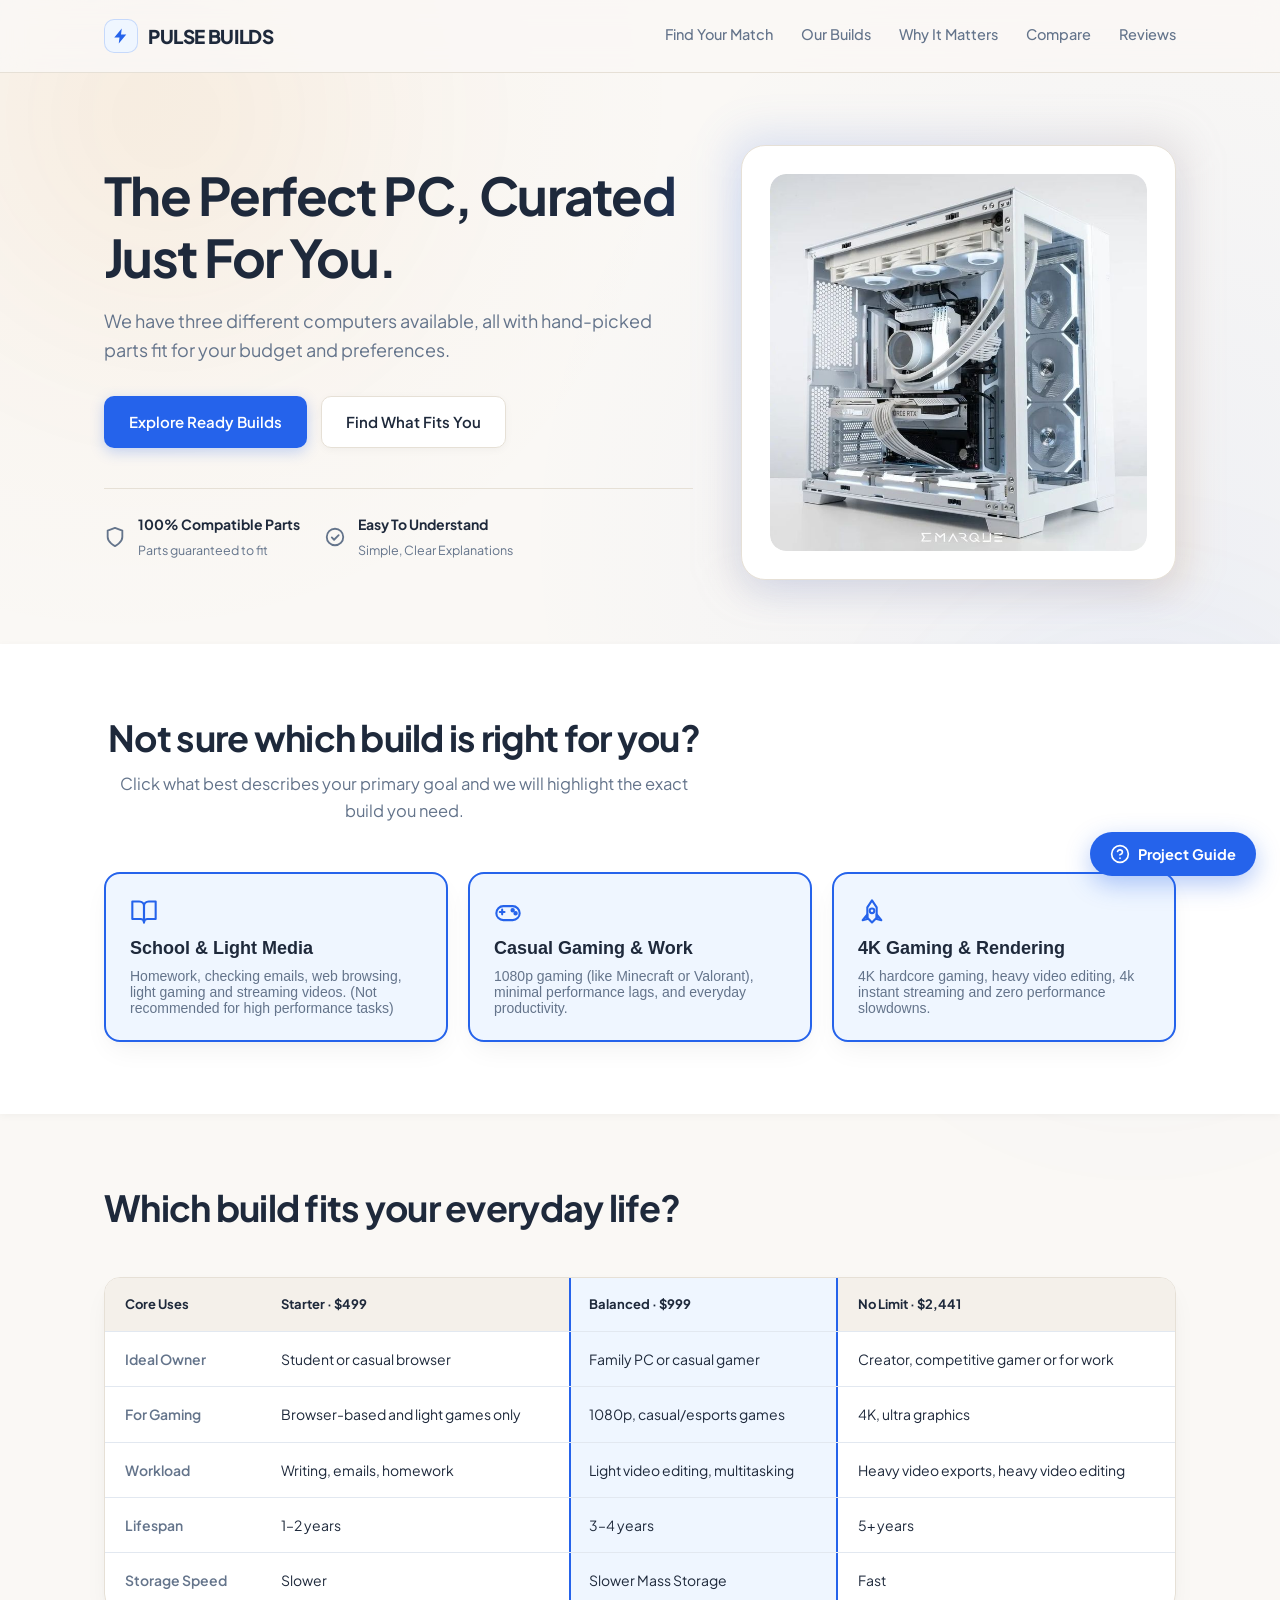
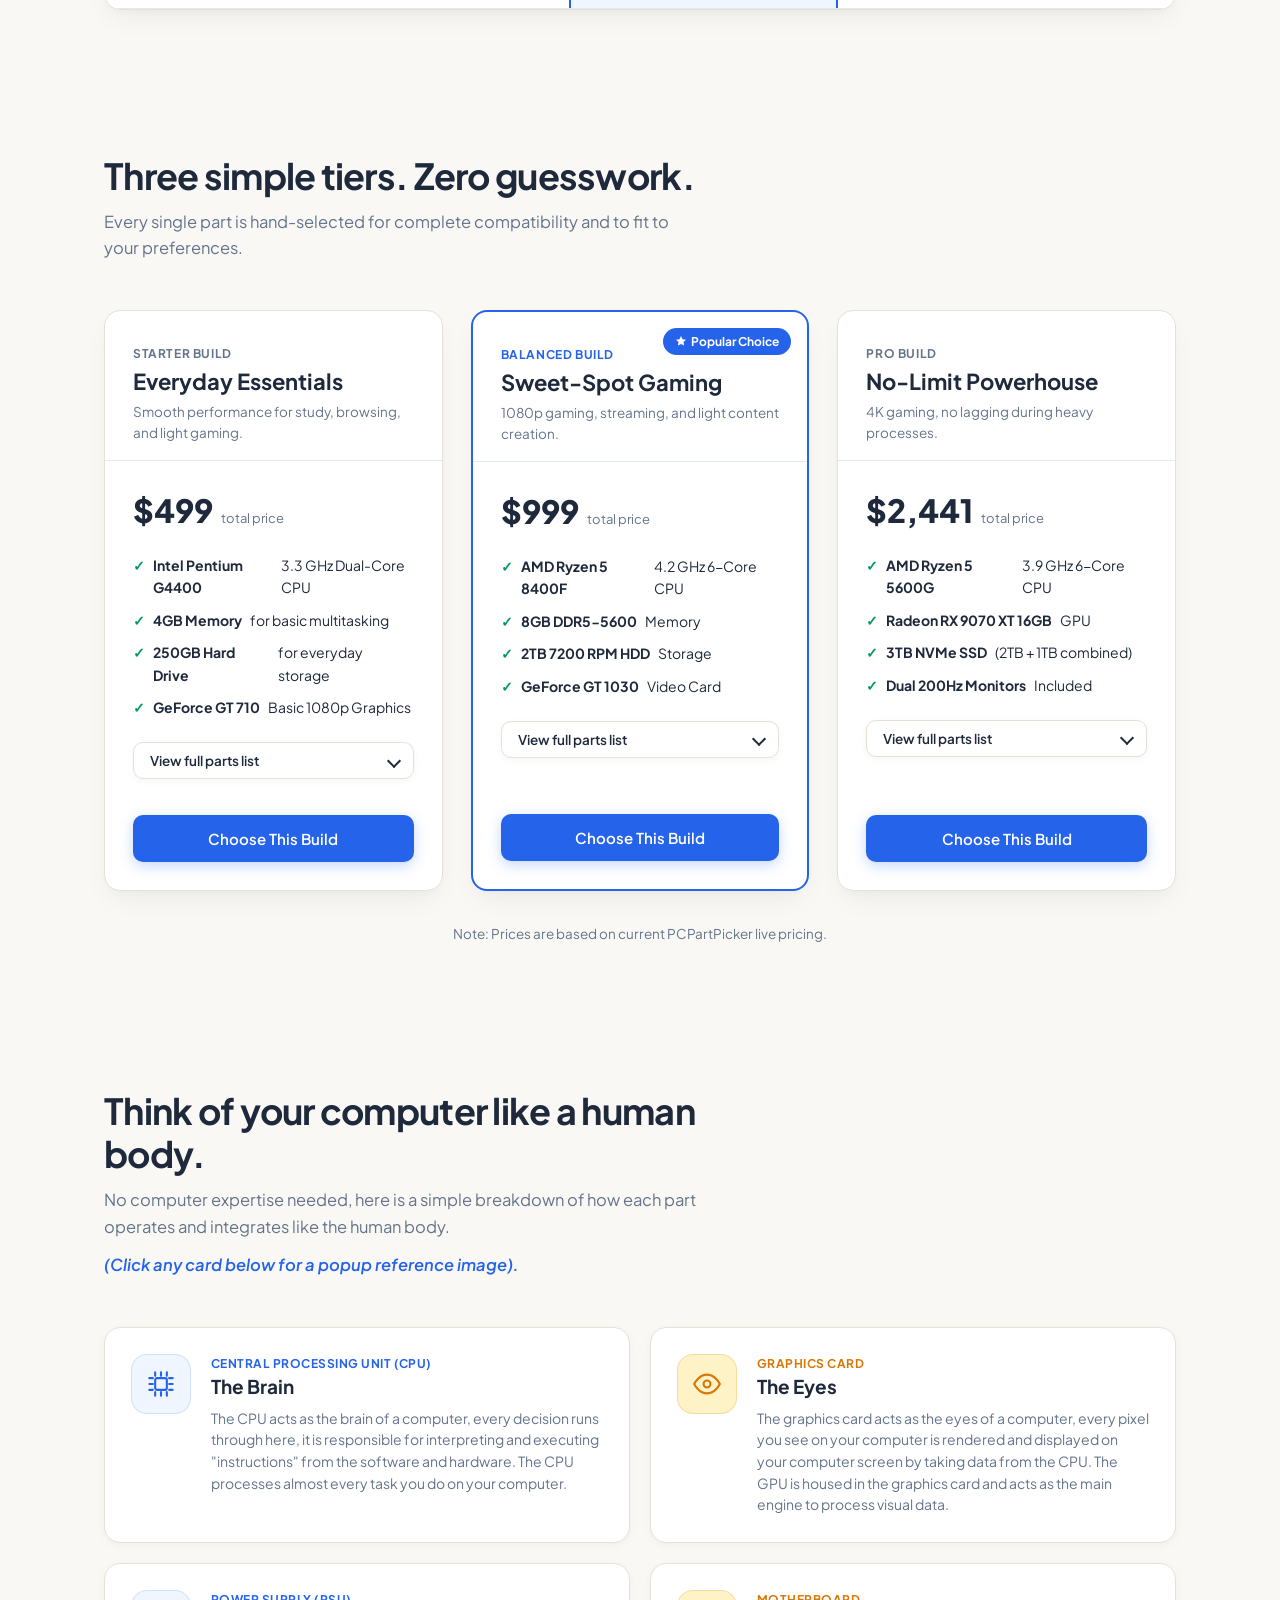
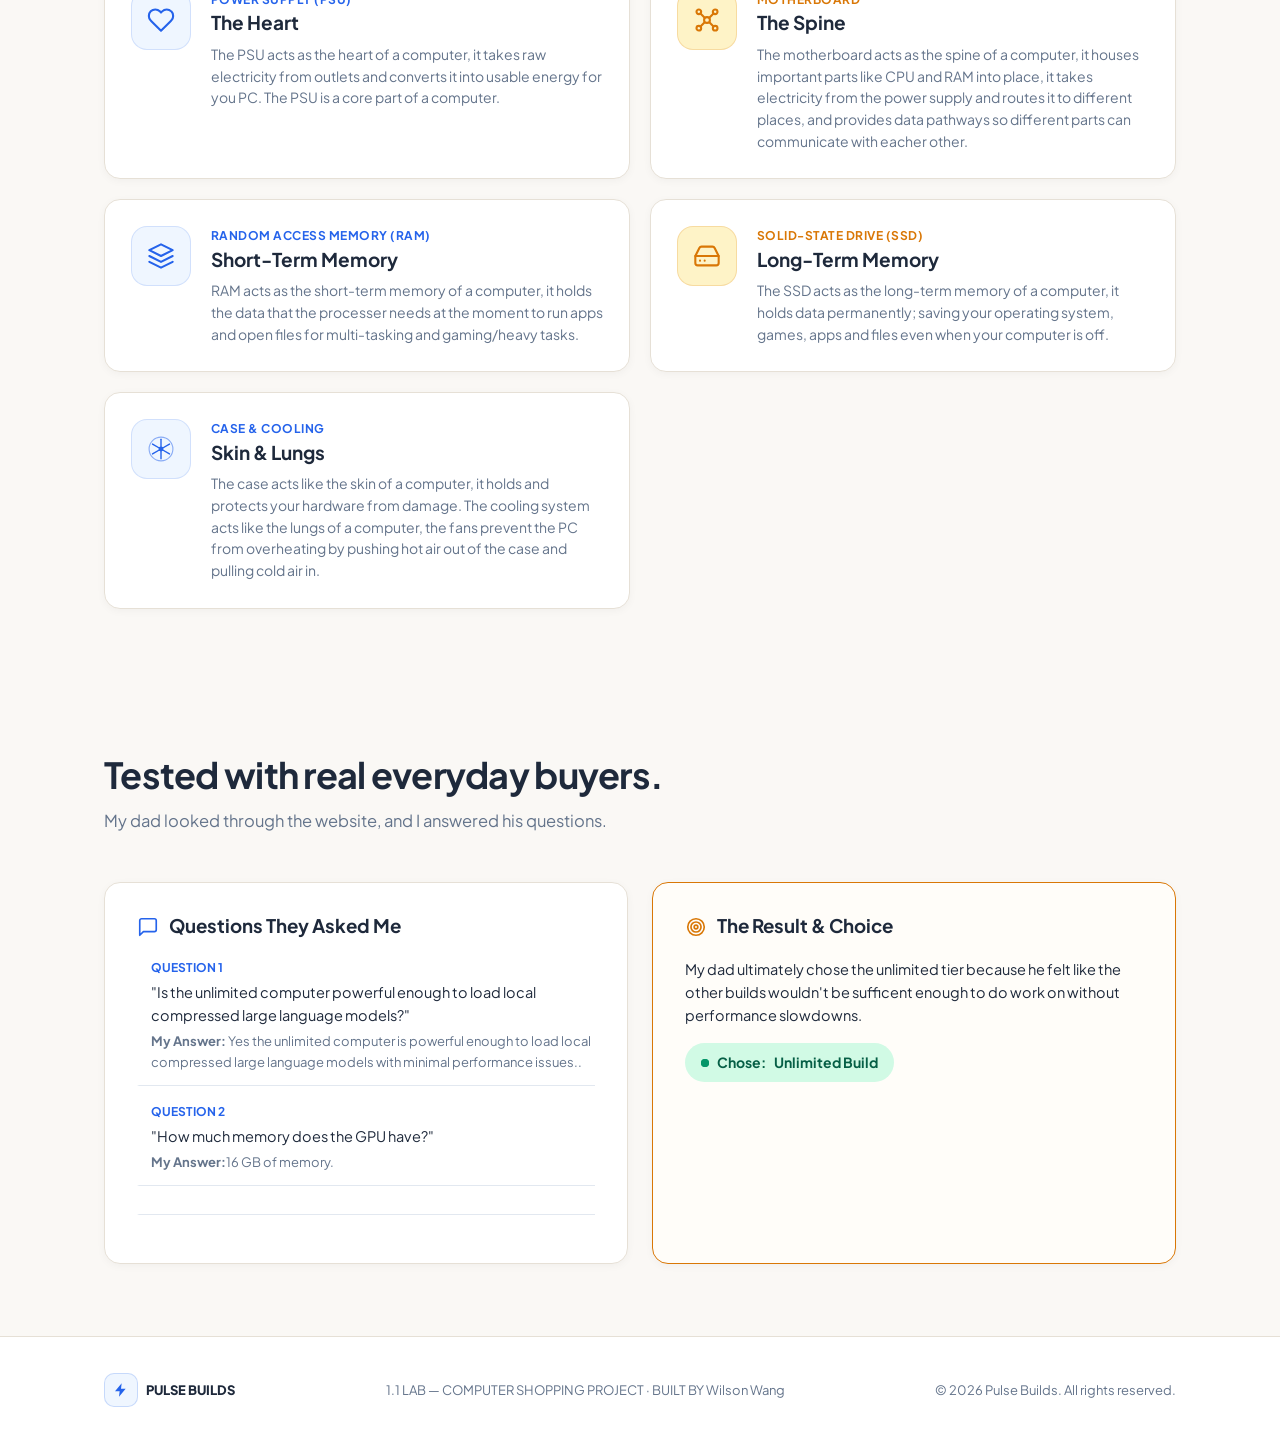
==== commit c4031704: "Add files via upload" ====
--- a/index.html
+++ b/index.html
@@ -371,7 +371,7 @@
     <div class="wrap">
       <div class="section-head reveal">
         <h2>Tested with real everyday buyers.</h2>
-        <p>I sat down with my parents, walked through the build guides using the body analogy, and answered their honest questions.</p>
+        <p>My dad looked through the website, and I answered his questions.</p>
       </div>
 
       <div class="interview-grid">
@@ -382,18 +382,15 @@
           </div>
           <div class="qa-item">
             <div class="q-label">Question 1</div>
-            <p class="a-text">"Why does the $500 computer have a graphics card if it's not meant for gaming?"</p>
-            <p class="a-text" style="color:var(--muted); font-size:13px; margin-top:4px;"><strong>My Answer:</strong> It helps with smooth video playback and takes the load off the basic CPU, but the card itself is too weak to render 3D game environments quickly.</p>
+            <p class="a-text">"Is the unlimited computer powerful enough to load local compressed large language models?"</p>
+            <p class="a-text" style="color:var(--muted); font-size:13px; margin-top:4px;"><strong>My Answer:</strong> Yes the unlimited computer is powerful enough to load local compressed large language models with minimal performance issues..</p>
           </div>
           <div class="qa-item">
             <div class="q-label">Question 2</div>
-            <p class="a-text">"Is the $1000 one good enough for massive Excel spreadsheets and running games like Minecraft?"</p>
-            <p class="a-text" style="color:var(--muted); font-size:13px; margin-top:4px;"><strong>My Answer:</strong> Yes, the 6-core processor handles heavy multitasking perfectly, and the entry-level graphics card can run games like Minecraft very smoothly.</p>
+            <p class="a-text">"How much memory does the GPU have?"</p>
+            <p class="a-text" style="color:var(--muted); font-size:13px; margin-top:4px;"><strong>My Answer:</strong>16 GB of memory.</p>
           </div>
           <div class="qa-item">
-            <div class="q-label">Question 3</div>
-            <p class="a-text">"Why is the last one so incredibly expensive compared to the others?"</p>
-            <p class="a-text" style="color:var(--muted); font-size:13px; margin-top:4px;"><strong>My Answer:</strong> The RX 9070 XT graphics card alone is a massive investment meant for running top-tier games in 4K resolution. You are paying a premium for luxury graphics and huge, ultra-fast storage.</p>
           </div>
         </div>
 
@@ -402,15 +399,12 @@
             <span class="chat-icon"><svg width="22" height="22" viewBox="0 0 24 24" fill="none" stroke="currentColor" stroke-width="1.8" stroke-linecap="round" stroke-linejoin="round" aria-hidden="true"><circle cx="12" cy="12" r="9"/><circle cx="12" cy="12" r="5.5"/><circle cx="12" cy="12" r="2"/></svg></span>
             <h3>The Result & Choice</h3>
           </div>
-          <p class="a-text">My parents were most interested in the balance between price and lifespan. They appreciated the "brain and short-term memory" analogy to understand why the $500 build might slow down if too many tabs were open.</p>
+          <p class="a-text">My dad ultimately chose the unlimited tier because he felt like the other builds wouldn't be sufficent enough to do work on without performance slowdowns.</p>
           
           <div class="verdict-pill">
             <span class="verdict-dot"></span>
-            Chose: <strong>Balanced Build — $999</strong>
-          </div>
+            Chose: <strong>Unlimited Build</strong>
           
-          <p class="a-text" style="margin-top:16px;">They ultimately chose the $1000 tier because they felt the $500 build would need to be replaced too soon (only a 1-2 year runway), and the $2,441 build was overkill for a general family and homework PC. The $1000 build hit the sweet spot for their needs.</p>
-        </div>
       </div>
     </div>
   </section>
@@ -471,7 +465,7 @@
             <span class="faq-chevron"><svg width="16" height="16" viewBox="0 0 24 24" fill="none" stroke="currentColor" stroke-width="2"><polyline points="6 9 12 15 18 9"></polyline></svg></span>
           </summary>
           <div class="guide-faq-answer">
-            <p>Click <strong>"Reviews"</strong> in the top navigation menu or scroll down to the <strong>Family Review</strong> section near the bottom. It contains the family interview, questions asked, interest breakdown, and why they selected the <strong>$999 Balanced Build</strong>.</p>
+            <p>Click <strong>"Reviews"</strong> in the top navigation menu or scroll down to the <strong>Family Review</strong> section near the bottom. It contains the family interview, questions asked, interest breakdown, and why they selected the <strong>Unlimited Build</strong>.</p>
             <a href="#reviews" class="guide-jump-link" id="guide-jump-reviews">Jump to Family Review ↓</a>
           </div>
         </details>
